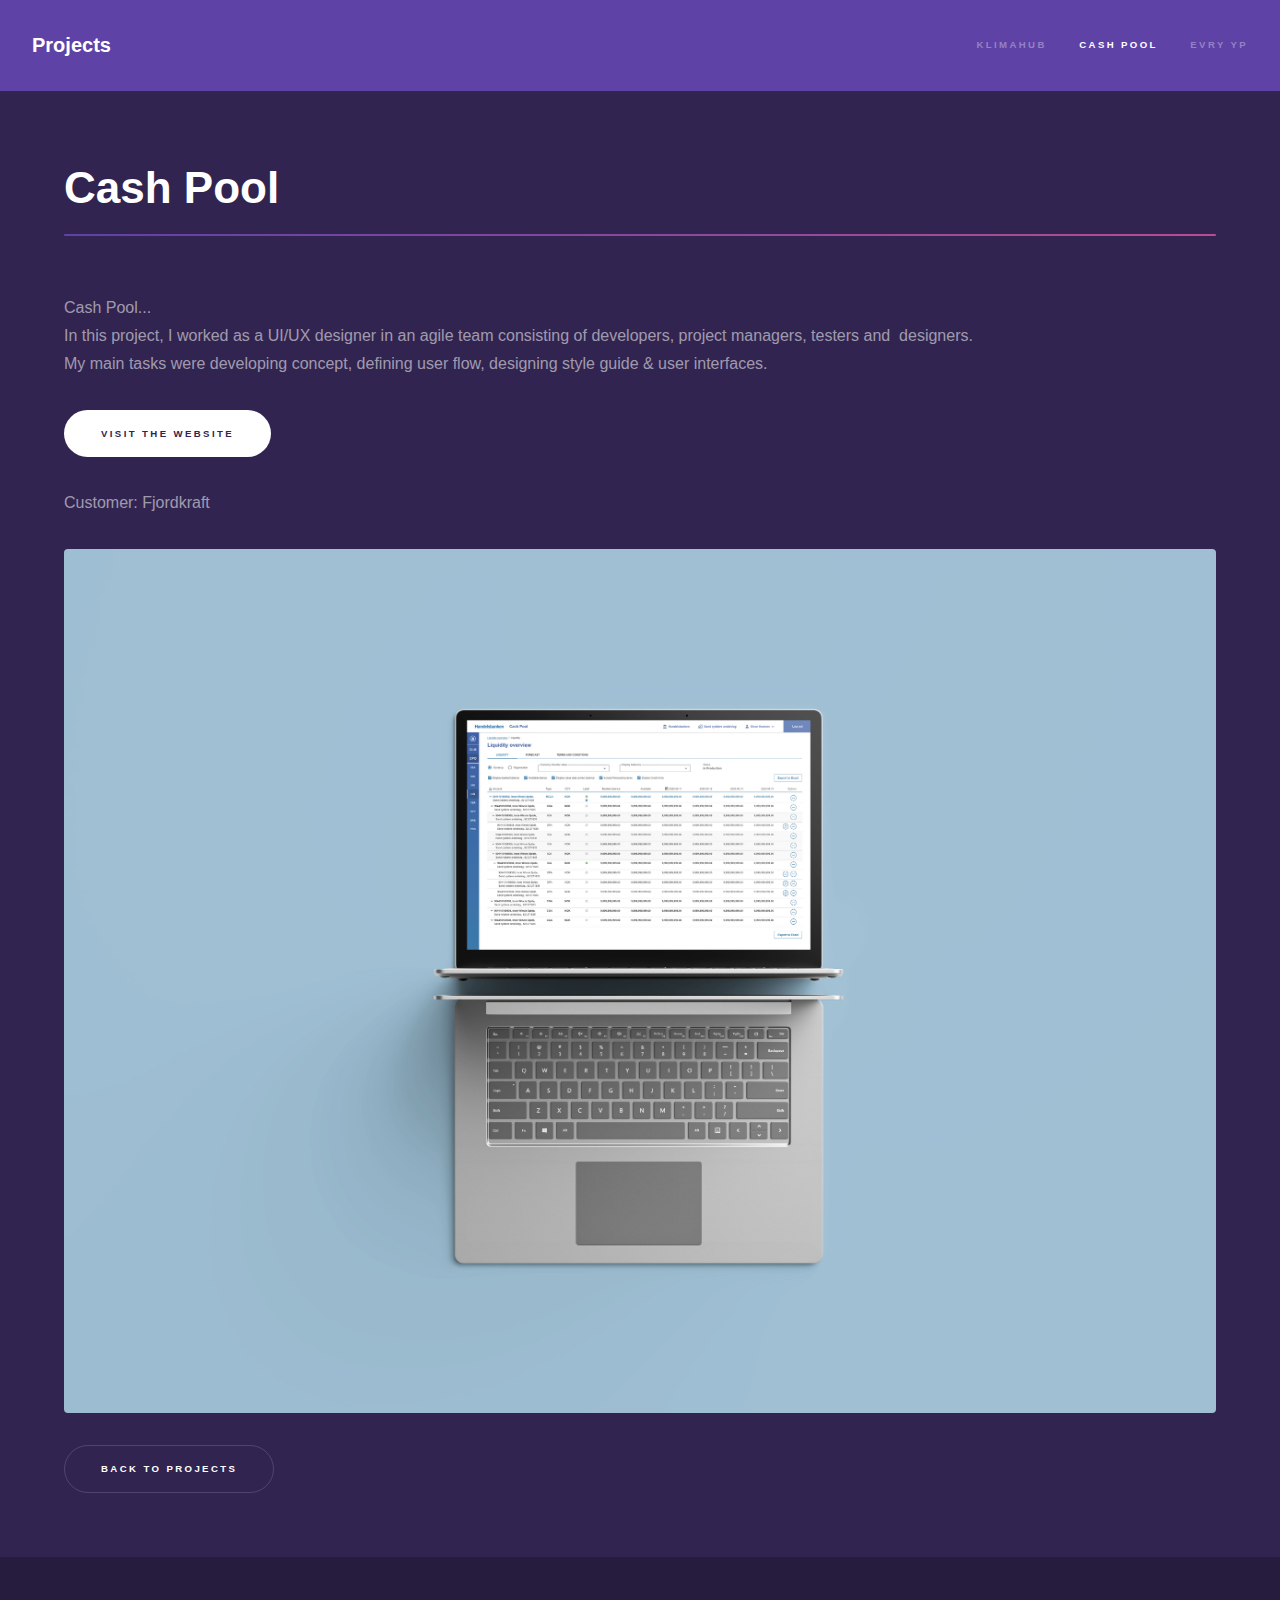
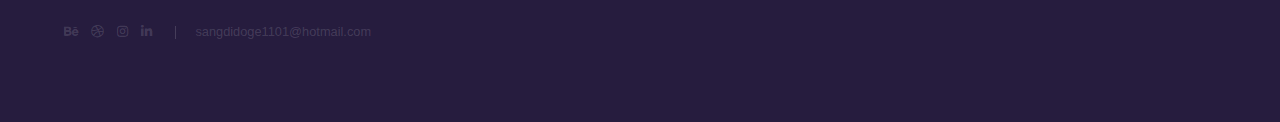
==== Cashpool.html @ e89dceec "1" ====
<!DOCTYPE HTML>
<!--
	Hyperspace by HTML5 UP
	html5up.net | @ajlkn
	Free for personal and commercial use under the CCA 3.0 license (html5up.net/license)
-->
<html>
	<head>
		<title>Di Sang's space - Cash Pool</title>
		<meta charset="utf-8" />
		<meta name="viewport" content="width=device-width, initial-scale=1, user-scalable=no" />
		<link rel="stylesheet" href="css/main.css" />
		<noscript><link rel="stylesheet" href="css/noscript.css" /></noscript>
	</head>
	<body class="is-preload">

		<!-- Header -->
			<header id="header">
				<a href="index.html#one" class="title">Projects</a>
				<nav>
					<ul>
						<li><a href="klimahub.html" >Klimahub</a></li>
						<li><a href="cashpool.html" class="active">Cash Pool</a></li>
						<li><a href="Evry prof.html">Evry YP</a></li>
					</ul>
				</nav>
			</header>

		<!-- Wrapper -->
			<div id="wrapper">

				<!-- Main -->
					<section id="main" class="wrapper">
						<div class="inner">
							<h1 class="major">Cash Pool</h1>

							<p>Cash Pool...
								<br />In this project, I worked as a UI/UX designer in an agile team consisting of developers, project managers, testers and  designers.
								<br />My main tasks were developing concept, defining user flow, designing style guide & user interfaces.</p>
							<p><a href="https://www.klimahub.no/" class="button primary">Visit the website</a><p>
							<p>Customer: Fjordkraft</p>
							<span class="image fit"><img src="images/Cashpool-cover.jpg" alt="cash pool cover image" /></span>

							<span class="image fit"><a href="index.html#one" class="button">Back to projects</a></span>
						</div>
					</section>

		<!-- Footer -->
			<footer id="footer" class="wrapper alt">
				<div class="inner">
					<ul class="menu">
						<li><ul class="icons">
							<li><a href="https://www.behance.net/dumblesong" class="icon brands fa-behance"><span class="label">Behance</span></a></li>
							<li><a href="https://dribbble.com/dumblesong" class="icon brands fa-dribbble"><span class="label">Dribbble</span></a></li>
							<li><a href="https://www.instagram.com/dumblesong/?hl=nb" class="icon brands fa-instagram"><span class="label">Instagram</span></a></li>
							<li><a href="https://www.linkedin.com/in/disang/" class="icon brands fa-linkedin-in"><span class="label">LinkedIn</span></a></li>
						</ul></li>
						<li>sangdidoge1101@hotmail.com</li>

					</ul>
				</div>
			</footer>

		<!-- Scripts -->
			<script src="js/jquery.min.js"></script>
			<script src="js/jquery.scrollex.min.js"></script>
			<script src="js/jquery.scrolly.min.js"></script>
			<script src="js/browser.min.js"></script>
			<script src="js/breakpoints.min.js"></script>
			<script src="js/util.js"></script>
			<script src="js/main.js"></script>

	</body>
</html>
---- css/main.css ----
@import url(fontawesome-all.min.css);

/*
	Hyperspace by HTML5 UP
	html5up.net | @ajlkn
	Free for personal and commercial use under the CCA 3.0 license (html5up.net/license)
*/

html, body, div, span, applet, object,
iframe, h1, h2, h3, h4, h5, h6, p, blockquote,
pre, a, abbr, acronym, address, big, cite,
code, del, dfn, em, img, ins, kbd, q, s, samp,
small, strike, strong, sub, sup, tt, var, b,
u, i, center, dl, dt, dd, ol, ul, li, fieldset,
form, label, legend, table, caption, tbody,
tfoot, thead, tr, th, td, article, aside,
canvas, details, embed, figure, figcaption,
footer, header, hgroup, menu, nav, output, ruby,
section, summary, time, mark, audio, video {
	margin: 0;
	padding: 0;
	border: 0;
	font-size: 100%;
	font: inherit;
	vertical-align: baseline;}

article, aside, details, figcaption, figure,
footer, header, hgroup, menu, nav, section {
	display: block;}

body {
	line-height: 1;
}

ol, ul {
	list-style: none;
}

blockquote, q {
	quotes: none;
}

	blockquote:before, blockquote:after, q:before, q:after {
		content: '';
		content: none;
	}

table {
	border-collapse: collapse;
	border-spacing: 0;
}

body {
	-webkit-text-size-adjust: none;
}

mark {
	background-color: transparent;
	color: inherit;
}

input::-moz-focus-inner {
	border: 0;
	padding: 0;
}

input, select, textarea {
	-moz-appearance: none;
	-webkit-appearance: none;
	-ms-appearance: none;
	appearance: none;
}

/* Basic */

	@-ms-viewport {
		width: device-width;
	}

	body {
		-ms-overflow-style: scrollbar;
	}

	@media screen and (max-width: 480px) {

		html, body {
			min-width: 320px;
		}

	}

	html {
		box-sizing: border-box;
	}

	*, *:before, *:after {
		box-sizing: inherit;
	}

	body {
		background: #312450;
	}

		body.is-preload *, body.is-preload *:before, body.is-preload *:after {
			-moz-animation: none !important;
			-webkit-animation: none !important;
			-ms-animation: none !important;
			animation: none !important;
			-moz-transition: none !important;
			-webkit-transition: none !important;
			-ms-transition: none !important;
			transition: none !important;
		}

/* Type */

	body, input, select, textarea {
		color: rgba(255, 255, 255, 0.55);
		font-family: Arial, Helvetica, sans-serif;
		font-size: 16.5pt;
		font-weight: normal;
		line-height: 1.75;
	}

		@media screen and (max-width: 1680px) {

			body, input, select, textarea {
				font-size: 13pt;
			}

		}

		@media screen and (max-width: 1280px) {

			body, input, select, textarea {
				font-size: 12pt;
			}

		}

		@media screen and (max-width: 360px) {

			body, input, select, textarea {
				font-size: 11pt;
			}

		}

	a {
		-moz-transition: color 0.2s ease, border-bottom-color 0.2s ease;
		-webkit-transition: color 0.2s ease, border-bottom-color 0.2s ease;
		-ms-transition: color 0.2s ease, border-bottom-color 0.2s ease;
		transition: color 0.2s ease, border-bottom-color 0.2s ease;
		border-bottom: dotted 1px rgba(255, 255, 255, 0.35);
		color: inherit;
		text-decoration: none;
	}

		a:hover {
			border-bottom-color: transparent;
			color: #ffffff;
		}

	strong, b {
		color: #ffffff;
		font-weight: bold;
	}

	em, i {
		font-style: italic;
	}

	p {
		margin: 0 0 2em 0;
	}

	h1, h2, h3, h4, h5, h6 {
		color: #ffffff;
		font-weight: bold;
		line-height: 1.5;
		margin: 0 0 0.5em 0;
	}

		h1 a, h2 a, h3 a, h4 a, h5 a, h6 a {
			color: inherit;
			text-decoration: none;
		}

	h1 {
		font-size: 2.75em;
	}

		h1.major {
			margin: 0 0 1.3em 0;
			position: relative;
			padding-bottom: 0.35em;
		}

			h1.major:after {
				background-image: -moz-linear-gradient(to right, #5e42a6, #b74e91);
				background-image: -webkit-linear-gradient(to right, #5e42a6, #b74e91);
				background-image: -ms-linear-gradient(to right, #5e42a6, #b74e91);
				background-image: linear-gradient(to right, #5e42a6, #b74e91);
				-moz-transition: max-width 0.2s ease;
				-webkit-transition: max-width 0.2s ease;
				-ms-transition: max-width 0.2s ease;
				transition: max-width 0.2s ease;
				border-radius: 0.2em;
				bottom: 0;
				content: '';
				height: 0.05em;
				position: absolute;
				right: 0;
				width: 100%;
			}

	h2 {
		font-size: 1.75em;
	}

	h3 {
		font-size: 1.1em;
	}

	h4 {
		font-size: 1em;
	}

	h5 {
		font-size: 0.8em;
	}

	h6 {
		font-size: 0.6em;
	}

	@media screen and (max-width: 736px) {

		h1 {
			font-size: 2em;
		}

		h2 {
			font-size: 1.25em;
		}

		h3 {
			font-size: 1em;
		}

		h4 {
			font-size: 0.8em;
		}

		h5 {
			font-size: 0.6em;
		}

		h6 {
			font-size: 0.6em;
		}

	}

	sub {
		font-size: 0.8em;
		position: relative;
		top: 0.5em;
	}

	sup {
		font-size: 0.8em;
		position: relative;
		top: -0.5em;
	}

	blockquote {
		border-left: solid 4px rgba(255, 255, 255, 0.15);
		font-style: italic;
		margin: 0 0 2em 0;
		padding: 0.5em 0 0.5em 2em;
	}

	code {
		background: rgba(255, 255, 255, 0.05);
		border-radius: 0.25em;
		border: solid 1px rgba(255, 255, 255, 0.15);
		font-family: "Courier New", monospace;
		font-size: 0.9em;
		margin: 0 0.25em;
		padding: 0.25em 0.65em;
	}

	pre {
		-webkit-overflow-scrolling: touch;
		font-family: "Courier New", monospace;
		font-size: 0.9em;
		margin: 0 0 2em 0;
	}

		pre code {
			display: block;
			line-height: 1.75em;
			padding: 1em 1.5em;
			overflow-x: auto;
		}

	hr {
		border: 0;
		border-bottom: solid 1px rgba(255, 255, 255, 0.15);
		margin: 2em 0;
	}

		hr.major {
			margin: 3em 0;
		}

	.align-left {
		text-align: left;
	}

	.align-center {
		text-align: center;
	}

	.align-right {
		text-align: right;
	}

/* Row */

	.row {
		display: flex;
		flex-wrap: wrap;
		box-sizing: border-box;
		align-items: stretch;
	}

		.row > * {
			box-sizing: border-box;
		}

		.row.gtr-uniform > * > :last-child {
			margin-bottom: 0;
		}

		.row.aln-left {
			justify-content: flex-start;
		}

		.row.aln-center {
			justify-content: center;
		}

		.row.aln-right {
			justify-content: flex-end;
		}

		.row.aln-top {
			align-items: flex-start;
		}

		.row.aln-middle {
			align-items: center;
		}

		.row.aln-bottom {
			align-items: flex-end;
		}

		.row > .imp {
			order: -1;
		}

		.row > .col-1 {
			width: 8.33333%;
		}

		.row > .off-1 {
			margin-left: 8.33333%;
		}

		.row > .col-2 {
			width: 16.66667%;
		}

		.row > .off-2 {
			margin-left: 16.66667%;
		}

		.row > .col-3 {
			width: 25%;
		}

		.row > .off-3 {
			margin-left: 25%;
		}

		.row > .col-4 {
			width: 33.33333%;
		}

		.row > .off-4 {
			margin-left: 33.33333%;
		}

		.row > .col-5 {
			width: 41.66667%;
		}

		.row > .off-5 {
			margin-left: 41.66667%;
		}

		.row > .col-6 {
			width: 50%;
		}

		.row > .off-6 {
			margin-left: 50%;
		}

		.row > .col-7 {
			width: 58.33333%;
		}

		.row > .off-7 {
			margin-left: 58.33333%;
		}

		.row > .col-8 {
			width: 66.66667%;
		}

		.row > .off-8 {
			margin-left: 66.66667%;
		}

		.row > .col-9 {
			width: 75%;
		}

		.row > .off-9 {
			margin-left: 75%;
		}

		.row > .col-10 {
			width: 83.33333%;
		}

		.row > .off-10 {
			margin-left: 83.33333%;
		}

		.row > .col-11 {
			width: 91.66667%;
		}

		.row > .off-11 {
			margin-left: 91.66667%;
		}

		.row > .col-12 {
			width: 100%;
		}

		.row > .off-12 {
			margin-left: 100%;
		}

		.row.gtr-0 {
			margin-top: 0;
			margin-left: 0em;
		}

			.row.gtr-0 > * {
				padding: 0 0 0 0em;
			}

			.row.gtr-0.gtr-uniform {
				margin-top: 0em;
			}

				.row.gtr-0.gtr-uniform > * {
					padding-top: 0em;
				}

		.row.gtr-25 {
			margin-top: 0;
			margin-left: -0.375em;
		}

			.row.gtr-25 > * {
				padding: 0 0 0 0.375em;
			}

			.row.gtr-25.gtr-uniform {
				margin-top: -0.375em;
			}

				.row.gtr-25.gtr-uniform > * {
					padding-top: 0.375em;
				}

		.row.gtr-50 {
			margin-top: 0;
			margin-left: -0.75em;
		}

			.row.gtr-50 > * {
				padding: 0 0 0 0.75em;
			}

			.row.gtr-50.gtr-uniform {
				margin-top: -0.75em;
			}

				.row.gtr-50.gtr-uniform > * {
					padding-top: 0.75em;
				}

		.row {
			margin-top: 0;
			margin-left: -1.5em;
		}

			.row > * {
				padding: 0 0 0 1.5em;
			}

			.row.gtr-uniform {
				margin-top: -1.5em;
			}

				.row.gtr-uniform > * {
					padding-top: 1.5em;
				}

		.row.gtr-150 {
			margin-top: 0;
			margin-left: -2.25em;
		}

			.row.gtr-150 > * {
				padding: 0 0 0 2.25em;
			}

			.row.gtr-150.gtr-uniform {
				margin-top: -2.25em;
			}

				.row.gtr-150.gtr-uniform > * {
					padding-top: 2.25em;
				}

		.row.gtr-200 {
			margin-top: 0;
			margin-left: -3em;
		}

			.row.gtr-200 > * {
				padding: 0 0 0 3em;
			}

			.row.gtr-200.gtr-uniform {
				margin-top: -3em;
			}

				.row.gtr-200.gtr-uniform > * {
					padding-top: 3em;
				}

		@media screen and (max-width: 1680px) {

			.row {
				display: flex;
				flex-wrap: wrap;
				box-sizing: border-box;
				align-items: stretch;
			}

				.row > * {
					box-sizing: border-box;
				}

				.row.gtr-uniform > * > :last-child {
					margin-bottom: 0;
				}

				.row.aln-left {
					justify-content: flex-start;
				}

				.row.aln-center {
					justify-content: center;
				}

				.row.aln-right {
					justify-content: flex-end;
				}

				.row.aln-top {
					align-items: flex-start;
				}

				.row.aln-middle {
					align-items: center;
				}

				.row.aln-bottom {
					align-items: flex-end;
				}

				.row > .imp-xlarge {
					order: -1;
				}

				.row > .col-1-xlarge {
					width: 8.33333%;
				}

				.row > .off-1-xlarge {
					margin-left: 8.33333%;
				}

				.row > .col-2-xlarge {
					width: 16.66667%;
				}

				.row > .off-2-xlarge {
					margin-left: 16.66667%;
				}

				.row > .col-3-xlarge {
					width: 25%;
				}

				.row > .off-3-xlarge {
					margin-left: 25%;
				}

				.row > .col-4-xlarge {
					width: 33.33333%;
				}

				.row > .off-4-xlarge {
					margin-left: 33.33333%;
				}

				.row > .col-5-xlarge {
					width: 41.66667%;
				}

				.row > .off-5-xlarge {
					margin-left: 41.66667%;
				}

				.row > .col-6-xlarge {
					width: 50%;
				}

				.row > .off-6-xlarge {
					margin-left: 50%;
				}

				.row > .col-7-xlarge {
					width: 58.33333%;
				}

				.row > .off-7-xlarge {
					margin-left: 58.33333%;
				}

				.row > .col-8-xlarge {
					width: 66.66667%;
				}

				.row > .off-8-xlarge {
					margin-left: 66.66667%;
				}

				.row > .col-9-xlarge {
					width: 75%;
				}

				.row > .off-9-xlarge {
					margin-left: 75%;
				}

				.row > .col-10-xlarge {
					width: 83.33333%;
				}

				.row > .off-10-xlarge {
					margin-left: 83.33333%;
				}

				.row > .col-11-xlarge {
					width: 91.66667%;
				}

				.row > .off-11-xlarge {
					margin-left: 91.66667%;
				}

				.row > .col-12-xlarge {
					width: 100%;
				}

				.row > .off-12-xlarge {
					margin-left: 100%;
				}

				.row.gtr-0 {
					margin-top: 0;
					margin-left: 0em;
				}

					.row.gtr-0 > * {
						padding: 0 0 0 0em;
					}

					.row.gtr-0.gtr-uniform {
						margin-top: 0em;
					}

						.row.gtr-0.gtr-uniform > * {
							padding-top: 0em;
						}

				.row.gtr-25 {
					margin-top: 0;
					margin-left: -0.375em;
				}

					.row.gtr-25 > * {
						padding: 0 0 0 0.375em;
					}

					.row.gtr-25.gtr-uniform {
						margin-top: -0.375em;
					}

						.row.gtr-25.gtr-uniform > * {
							padding-top: 0.375em;
						}

				.row.gtr-50 {
					margin-top: 0;
					margin-left: -0.75em;
				}

					.row.gtr-50 > * {
						padding: 0 0 0 0.75em;
					}

					.row.gtr-50.gtr-uniform {
						margin-top: -0.75em;
					}

						.row.gtr-50.gtr-uniform > * {
							padding-top: 0.75em;
						}

				.row {
					margin-top: 0;
					margin-left: -1.5em;
				}

					.row > * {
						padding: 0 0 0 1.5em;
					}

					.row.gtr-uniform {
						margin-top: -1.5em;
					}

						.row.gtr-uniform > * {
							padding-top: 1.5em;
						}

				.row.gtr-150 {
					margin-top: 0;
					margin-left: -2.25em;
				}

					.row.gtr-150 > * {
						padding: 0 0 0 2.25em;
					}

					.row.gtr-150.gtr-uniform {
						margin-top: -2.25em;
					}

						.row.gtr-150.gtr-uniform > * {
							padding-top: 2.25em;
						}

				.row.gtr-200 {
					margin-top: 0;
					margin-left: -3em;
				}

					.row.gtr-200 > * {
						padding: 0 0 0 3em;
					}

					.row.gtr-200.gtr-uniform {
						margin-top: -3em;
					}

						.row.gtr-200.gtr-uniform > * {
							padding-top: 3em;
						}

		}

		@media screen and (max-width: 1280px) {

			.row {
				display: flex;
				flex-wrap: wrap;
				box-sizing: border-box;
				align-items: stretch;
			}

				.row > * {
					box-sizing: border-box;
				}

				.row.gtr-uniform > * > :last-child {
					margin-bottom: 0;
				}

				.row.aln-left {
					justify-content: flex-start;
				}

				.row.aln-center {
					justify-content: center;
				}

				.row.aln-right {
					justify-content: flex-end;
				}

				.row.aln-top {
					align-items: flex-start;
				}

				.row.aln-middle {
					align-items: center;
				}

				.row.aln-bottom {
					align-items: flex-end;
				}

				.row > .imp-large {
					order: -1;
				}

				.row > .col-1-large {
					width: 8.33333%;
				}

				.row > .off-1-large {
					margin-left: 8.33333%;
				}

				.row > .col-2-large {
					width: 16.66667%;
				}

				.row > .off-2-large {
					margin-left: 16.66667%;
				}

				.row > .col-3-large {
					width: 25%;
				}

				.row > .off-3-large {
					margin-left: 25%;
				}

				.row > .col-4-large {
					width: 33.33333%;
				}

				.row > .off-4-large {
					margin-left: 33.33333%;
				}

				.row > .col-5-large {
					width: 41.66667%;
				}

				.row > .off-5-large {
					margin-left: 41.66667%;
				}

				.row > .col-6-large {
					width: 50%;
				}

				.row > .off-6-large {
					margin-left: 50%;
				}

				.row > .col-7-large {
					width: 58.33333%;
				}

				.row > .off-7-large {
					margin-left: 58.33333%;
				}

				.row > .col-8-large {
					width: 66.66667%;
				}

				.row > .off-8-large {
					margin-left: 66.66667%;
				}

				.row > .col-9-large {
					width: 75%;
				}

				.row > .off-9-large {
					margin-left: 75%;
				}

				.row > .col-10-large {
					width: 83.33333%;
				}

				.row > .off-10-large {
					margin-left: 83.33333%;
				}

				.row > .col-11-large {
					width: 91.66667%;
				}

				.row > .off-11-large {
					margin-left: 91.66667%;
				}

				.row > .col-12-large {
					width: 100%;
				}

				.row > .off-12-large {
					margin-left: 100%;
				}

				.row.gtr-0 {
					margin-top: 0;
					margin-left: 0em;
				}

					.row.gtr-0 > * {
						padding: 0 0 0 0em;
					}

					.row.gtr-0.gtr-uniform {
						margin-top: 0em;
					}

						.row.gtr-0.gtr-uniform > * {
							padding-top: 0em;
						}

				.row.gtr-25 {
					margin-top: 0;
					margin-left: -0.375em;
				}

					.row.gtr-25 > * {
						padding: 0 0 0 0.375em;
					}

					.row.gtr-25.gtr-uniform {
						margin-top: -0.375em;
					}

						.row.gtr-25.gtr-uniform > * {
							padding-top: 0.375em;
						}

				.row.gtr-50 {
					margin-top: 0;
					margin-left: -0.75em;
				}

					.row.gtr-50 > * {
						padding: 0 0 0 0.75em;
					}

					.row.gtr-50.gtr-uniform {
						margin-top: -0.75em;
					}

						.row.gtr-50.gtr-uniform > * {
							padding-top: 0.75em;
						}

				.row {
					margin-top: 0;
					margin-left: -1.5em;
				}

					.row > * {
						padding: 0 0 0 1.5em;
					}

					.row.gtr-uniform {
						margin-top: -1.5em;
					}

						.row.gtr-uniform > * {
							padding-top: 1.5em;
						}

				.row.gtr-150 {
					margin-top: 0;
					margin-left: -2.25em;
				}

					.row.gtr-150 > * {
						padding: 0 0 0 2.25em;
					}

					.row.gtr-150.gtr-uniform {
						margin-top: -2.25em;
					}

						.row.gtr-150.gtr-uniform > * {
							padding-top: 2.25em;
						}

				.row.gtr-200 {
					margin-top: 0;
					margin-left: -3em;
				}

					.row.gtr-200 > * {
						padding: 0 0 0 3em;
					}

					.row.gtr-200.gtr-uniform {
						margin-top: -3em;
					}

						.row.gtr-200.gtr-uniform > * {
							padding-top: 3em;
						}

		}

		@media screen and (max-width: 980px) {

			.row {
				display: flex;
				flex-wrap: wrap;
				box-sizing: border-box;
				align-items: stretch;
			}

				.row > * {
					box-sizing: border-box;
				}

				.row.gtr-uniform > * > :last-child {
					margin-bottom: 0;
				}

				.row.aln-left {
					justify-content: flex-start;
				}

				.row.aln-center {
					justify-content: center;
				}

				.row.aln-right {
					justify-content: flex-end;
				}

				.row.aln-top {
					align-items: flex-start;
				}

				.row.aln-middle {
					align-items: center;
				}

				.row.aln-bottom {
					align-items: flex-end;
				}

				.row > .imp-medium {
					order: -1;
				}

				.row > .col-1-medium {
					width: 8.33333%;
				}

				.row > .off-1-medium {
					margin-left: 8.33333%;
				}

				.row > .col-2-medium {
					width: 16.66667%;
				}

				.row > .off-2-medium {
					margin-left: 16.66667%;
				}

				.row > .col-3-medium {
					width: 25%;
				}

				.row > .off-3-medium {
					margin-left: 25%;
				}

				.row > .col-4-medium {
					width: 33.33333%;
				}

				.row > .off-4-medium {
					margin-left: 33.33333%;
				}

				.row > .col-5-medium {
					width: 41.66667%;
				}

				.row > .off-5-medium {
					margin-left: 41.66667%;
				}

				.row > .col-6-medium {
					width: 50%;
				}

				.row > .off-6-medium {
					margin-left: 50%;
				}

				.row > .col-7-medium {
					width: 58.33333%;
				}

				.row > .off-7-medium {
					margin-left: 58.33333%;
				}

				.row > .col-8-medium {
					width: 66.66667%;
				}

				.row > .off-8-medium {
					margin-left: 66.66667%;
				}

				.row > .col-9-medium {
					width: 75%;
				}

				.row > .off-9-medium {
					margin-left: 75%;
				}

				.row > .col-10-medium {
					width: 83.33333%;
				}

				.row > .off-10-medium {
					margin-left: 83.33333%;
				}

				.row > .col-11-medium {
					width: 91.66667%;
				}

				.row > .off-11-medium {
					margin-left: 91.66667%;
				}

				.row > .col-12-medium {
					width: 100%;
				}

				.row > .off-12-medium {
					margin-left: 100%;
				}

				.row.gtr-0 {
					margin-top: 0;
					margin-left: 0em;
				}

					.row.gtr-0 > * {
						padding: 0 0 0 0em;
					}

					.row.gtr-0.gtr-uniform {
						margin-top: 0em;
					}

						.row.gtr-0.gtr-uniform > * {
							padding-top: 0em;
						}

				.row.gtr-25 {
					margin-top: 0;
					margin-left: -0.375em;
				}

					.row.gtr-25 > * {
						padding: 0 0 0 0.375em;
					}

					.row.gtr-25.gtr-uniform {
						margin-top: -0.375em;
					}

						.row.gtr-25.gtr-uniform > * {
							padding-top: 0.375em;
						}

				.row.gtr-50 {
					margin-top: 0;
					margin-left: -0.75em;
				}

					.row.gtr-50 > * {
						padding: 0 0 0 0.75em;
					}

					.row.gtr-50.gtr-uniform {
						margin-top: -0.75em;
					}

						.row.gtr-50.gtr-uniform > * {
							padding-top: 0.75em;
						}

				.row {
					margin-top: 0;
					margin-left: -1.5em;
				}

					.row > * {
						padding: 0 0 0 1.5em;
					}

					.row.gtr-uniform {
						margin-top: -1.5em;
					}

						.row.gtr-uniform > * {
							padding-top: 1.5em;
						}

				.row.gtr-150 {
					margin-top: 0;
					margin-left: -2.25em;
				}

					.row.gtr-150 > * {
						padding: 0 0 0 2.25em;
					}

					.row.gtr-150.gtr-uniform {
						margin-top: -2.25em;
					}

						.row.gtr-150.gtr-uniform > * {
							padding-top: 2.25em;
						}

				.row.gtr-200 {
					margin-top: 0;
					margin-left: -3em;
				}

					.row.gtr-200 > * {
						padding: 0 0 0 3em;
					}

					.row.gtr-200.gtr-uniform {
						margin-top: -3em;
					}

						.row.gtr-200.gtr-uniform > * {
							padding-top: 3em;
						}

		}

		@media screen and (max-width: 736px) {

			.row {
				display: flex;
				flex-wrap: wrap;
				box-sizing: border-box;
				align-items: stretch;
			}

				.row > * {
					box-sizing: border-box;
				}

				.row.gtr-uniform > * > :last-child {
					margin-bottom: 0;
				}

				.row.aln-left {
					justify-content: flex-start;
				}

				.row.aln-center {
					justify-content: center;
				}

				.row.aln-right {
					justify-content: flex-end;
				}

				.row.aln-top {
					align-items: flex-start;
				}

				.row.aln-middle {
					align-items: center;
				}

				.row.aln-bottom {
					align-items: flex-end;
				}

				.row > .imp-small {
					order: -1;
				}

				.row > .col-1-small {
					width: 8.33333%;
				}

				.row > .off-1-small {
					margin-left: 8.33333%;
				}

				.row > .col-2-small {
					width: 16.66667%;
				}

				.row > .off-2-small {
					margin-left: 16.66667%;
				}

				.row > .col-3-small {
					width: 25%;
				}

				.row > .off-3-small {
					margin-left: 25%;
				}

				.row > .col-4-small {
					width: 33.33333%;
				}

				.row > .off-4-small {
					margin-left: 33.33333%;
				}

				.row > .col-5-small {
					width: 41.66667%;
				}

				.row > .off-5-small {
					margin-left: 41.66667%;
				}

				.row > .col-6-small {
					width: 50%;
				}

				.row > .off-6-small {
					margin-left: 50%;
				}

				.row > .col-7-small {
					width: 58.33333%;
				}

				.row > .off-7-small {
					margin-left: 58.33333%;
				}

				.row > .col-8-small {
					width: 66.66667%;
				}

				.row > .off-8-small {
					margin-left: 66.66667%;
				}

				.row > .col-9-small {
					width: 75%;
				}

				.row > .off-9-small {
					margin-left: 75%;
				}

				.row > .col-10-small {
					width: 83.33333%;
				}

				.row > .off-10-small {
					margin-left: 83.33333%;
				}

				.row > .col-11-small {
					width: 91.66667%;
				}

				.row > .off-11-small {
					margin-left: 91.66667%;
				}

				.row > .col-12-small {
					width: 100%;
				}

				.row > .off-12-small {
					margin-left: 100%;
				}

				.row.gtr-0 {
					margin-top: 0;
					margin-left: 0em;
				}

					.row.gtr-0 > * {
						padding: 0 0 0 0em;
					}

					.row.gtr-0.gtr-uniform {
						margin-top: 0em;
					}

						.row.gtr-0.gtr-uniform > * {
							padding-top: 0em;
						}

				.row.gtr-25 {
					margin-top: 0;
					margin-left: -0.375em;
				}

					.row.gtr-25 > * {
						padding: 0 0 0 0.375em;
					}

					.row.gtr-25.gtr-uniform {
						margin-top: -0.375em;
					}

						.row.gtr-25.gtr-uniform > * {
							padding-top: 0.375em;
						}

				.row.gtr-50 {
					margin-top: 0;
					margin-left: -0.75em;
				}

					.row.gtr-50 > * {
						padding: 0 0 0 0.75em;
					}

					.row.gtr-50.gtr-uniform {
						margin-top: -0.75em;
					}

						.row.gtr-50.gtr-uniform > * {
							padding-top: 0.75em;
						}

				.row {
					margin-top: 0;
					margin-left: -1.5em;
				}

					.row > * {
						padding: 0 0 0 1.5em;
					}

					.row.gtr-uniform {
						margin-top: -1.5em;
					}

						.row.gtr-uniform > * {
							padding-top: 1.5em;
						}

				.row.gtr-150 {
					margin-top: 0;
					margin-left: -2.25em;
				}

					.row.gtr-150 > * {
						padding: 0 0 0 2.25em;
					}

					.row.gtr-150.gtr-uniform {
						margin-top: -2.25em;
					}

						.row.gtr-150.gtr-uniform > * {
							padding-top: 2.25em;
						}

				.row.gtr-200 {
					margin-top: 0;
					margin-left: -3em;
				}

					.row.gtr-200 > * {
						padding: 0 0 0 3em;
					}

					.row.gtr-200.gtr-uniform {
						margin-top: -3em;
					}

						.row.gtr-200.gtr-uniform > * {
							padding-top: 3em;
						}

		}

		@media screen and (max-width: 480px) {

			.row {
				display: flex;
				flex-wrap: wrap;
				box-sizing: border-box;
				align-items: stretch;
			}

				.row > * {
					box-sizing: border-box;
				}

				.row.gtr-uniform > * > :last-child {
					margin-bottom: 0;
				}

				.row.aln-left {
					justify-content: flex-start;
				}

				.row.aln-center {
					justify-content: center;
				}

				.row.aln-right {
					justify-content: flex-end;
				}

				.row.aln-top {
					align-items: flex-start;
				}

				.row.aln-middle {
					align-items: center;
				}

				.row.aln-bottom {
					align-items: flex-end;
				}

				.row > .imp-xsmall {
					order: -1;
				}

				.row > .col-1-xsmall {
					width: 8.33333%;
				}

				.row > .off-1-xsmall {
					margin-left: 8.33333%;
				}

				.row > .col-2-xsmall {
					width: 16.66667%;
				}

				.row > .off-2-xsmall {
					margin-left: 16.66667%;
				}

				.row > .col-3-xsmall {
					width: 25%;
				}

				.row > .off-3-xsmall {
					margin-left: 25%;
				}

				.row > .col-4-xsmall {
					width: 33.33333%;
				}

				.row > .off-4-xsmall {
					margin-left: 33.33333%;
				}

				.row > .col-5-xsmall {
					width: 41.66667%;
				}

				.row > .off-5-xsmall {
					margin-left: 41.66667%;
				}

				.row > .col-6-xsmall {
					width: 50%;
				}

				.row > .off-6-xsmall {
					margin-left: 50%;
				}

				.row > .col-7-xsmall {
					width: 58.33333%;
				}

				.row > .off-7-xsmall {
					margin-left: 58.33333%;
				}

				.row > .col-8-xsmall {
					width: 66.66667%;
				}

				.row > .off-8-xsmall {
					margin-left: 66.66667%;
				}

				.row > .col-9-xsmall {
					width: 75%;
				}

				.row > .off-9-xsmall {
					margin-left: 75%;
				}

				.row > .col-10-xsmall {
					width: 83.33333%;
				}

				.row > .off-10-xsmall {
					margin-left: 83.33333%;
				}

				.row > .col-11-xsmall {
					width: 91.66667%;
				}

				.row > .off-11-xsmall {
					margin-left: 91.66667%;
				}

				.row > .col-12-xsmall {
					width: 100%;
				}

				.row > .off-12-xsmall {
					margin-left: 100%;
				}

				.row.gtr-0 {
					margin-top: 0;
					margin-left: 0em;
				}

					.row.gtr-0 > * {
						padding: 0 0 0 0em;
					}

					.row.gtr-0.gtr-uniform {
						margin-top: 0em;
					}

						.row.gtr-0.gtr-uniform > * {
							padding-top: 0em;
						}

				.row.gtr-25 {
					margin-top: 0;
					margin-left: -0.375em;
				}

					.row.gtr-25 > * {
						padding: 0 0 0 0.375em;
					}

					.row.gtr-25.gtr-uniform {
						margin-top: -0.375em;
					}

						.row.gtr-25.gtr-uniform > * {
							padding-top: 0.375em;
						}

				.row.gtr-50 {
					margin-top: 0;
					margin-left: -0.75em;
				}

					.row.gtr-50 > * {
						padding: 0 0 0 0.75em;
					}

					.row.gtr-50.gtr-uniform {
						margin-top: -0.75em;
					}

						.row.gtr-50.gtr-uniform > * {
							padding-top: 0.75em;
						}

				.row {
					margin-top: 0;
					margin-left: -1.5em;
				}

					.row > * {
						padding: 0 0 0 1.5em;
					}

					.row.gtr-uniform {
						margin-top: -1.5em;
					}

						.row.gtr-uniform > * {
							padding-top: 1.5em;
						}

				.row.gtr-150 {
					margin-top: 0;
					margin-left: -2.25em;
				}

					.row.gtr-150 > * {
						padding: 0 0 0 2.25em;
					}

					.row.gtr-150.gtr-uniform {
						margin-top: -2.25em;
					}

						.row.gtr-150.gtr-uniform > * {
							padding-top: 2.25em;
						}

				.row.gtr-200 {
					margin-top: 0;
					margin-left: -3em;
				}

					.row.gtr-200 > * {
						padding: 0 0 0 3em;
					}

					.row.gtr-200.gtr-uniform {
						margin-top: -3em;
					}

						.row.gtr-200.gtr-uniform > * {
							padding-top: 3em;
						}

		}

/* Box */

	.box {
		border-radius: 0.25em;
		border: solid 1px rgba(255, 255, 255, 0.15);
		margin-bottom: 2em;
		padding: 1.5em;
	}

		.box > :last-child,
		.box > :last-child > :last-child,
		.box > :last-child > :last-child > :last-child {
			margin-bottom: 0;
		}

		.box.alt {
			border: 0;
			border-radius: 0;
			padding: 0;
		}

/* Button */

	input[type="submit"],
	input[type="reset"],
	input[type="button"],
	button,
	.button {
		-moz-appearance: none;
		-webkit-appearance: none;
		-ms-appearance: none;
		appearance: none;
		-moz-transition: border-color 0.2s ease;
		-webkit-transition: border-color 0.2s ease;
		-ms-transition: border-color 0.2s ease;
		transition: border-color 0.2s ease;
		background-color: transparent;
		border: solid 1px !important;
		border-color: rgba(255, 255, 255, 0.15) !important;
		border-radius: 3em;
		color: #ffffff !important;
		cursor: pointer;
		display: inline-block;
		font-size: 0.6em;
		font-weight: bold;
		height: calc(4.75em + 2px);
		letter-spacing: 0.25em;
		line-height: 4.75em;
		outline: 0;
		padding: 0 3.75em;
		position: relative;
		text-align: center;
		text-decoration: none;
		text-transform: uppercase;
		white-space: nowrap;
	}

		input[type="submit"]:after,
		input[type="reset"]:after,
		input[type="button"]:after,
		button:after,
		.button:after {
			-moz-transform: scale(0.25);
			-webkit-transform: scale(0.25);
			-ms-transform: scale(0.25);
			transform: scale(0.25);
			pointer-events: none;
			-moz-transition: opacity 0.2s ease, -moz-transform 0.2s ease;
			-webkit-transition: opacity 0.2s ease, -webkit-transform 0.2s ease;
			-ms-transition: opacity 0.2s ease, -ms-transform 0.2s ease;
			transition: opacity 0.2s ease, transform 0.2s ease;
			background: #ffffff;
			border-radius: 3em;
			content: '';
			height: 100%;
			left: 0;
			opacity: 0;
			position: absolute;
			top: 0;
			width: 100%;
		}

		input[type="submit"].icon:before,
		input[type="reset"].icon:before,
		input[type="button"].icon:before,
		button.icon:before,
		.button.icon:before {
			margin-right: 0.75em;
		}

		input[type="submit"].fit,
		input[type="reset"].fit,
		input[type="button"].fit,
		button.fit,
		.button.fit {
			width: 100%;
		}

		input[type="submit"].small,
		input[type="reset"].small,
		input[type="button"].small,
		button.small,
		.button.small {
			font-size: 0.4em;
		}

		input[type="submit"].large,
		input[type="reset"].large,
		input[type="button"].large,
		button.large,
		.button.large {
			font-size: 0.8em;
		}

		input[type="submit"].primary,
		input[type="reset"].primary,
		input[type="button"].primary,
		button.primary,
		.button.primary {
			background-color: #ffffff;
			color: #312450 !important;
		}

			input[type="submit"].primary:after,
			input[type="reset"].primary:after,
			input[type="button"].primary:after,
			button.primary:after,
			.button.primary:after {
				display: none;
			}

		input[type="submit"].disabled, input[type="submit"]:disabled,
		input[type="reset"].disabled,
		input[type="reset"]:disabled,
		input[type="button"].disabled,
		input[type="button"]:disabled,
		button.disabled,
		button:disabled,
		.button.disabled,
		.button:disabled {
			cursor: default;
			opacity: 0.5;
			pointer-events: none;
		}

		input[type="submit"]:hover,
		input[type="reset"]:hover,
		input[type="button"]:hover,
		button:hover,
		.button:hover {
			border-color: rgba(255, 255, 255, 0.55) !important;
		}

			input[type="submit"]:hover:after,
			input[type="reset"]:hover:after,
			input[type="button"]:hover:after,
			button:hover:after,
			.button:hover:after {
				opacity: 0.05;
				-moz-transform: scale(1);
				-webkit-transform: scale(1);
				-ms-transform: scale(1);
				transform: scale(1);
			}

			input[type="submit"]:hover:active,
			input[type="reset"]:hover:active,
			input[type="button"]:hover:active,
			button:hover:active,
			.button:hover:active {
				border-color: #ffffff !important;
			}

				input[type="submit"]:hover:active:after,
				input[type="reset"]:hover:active:after,
				input[type="button"]:hover:active:after,
				button:hover:active:after,
				.button:hover:active:after {
					opacity: 0.1;
				}

/* Features */

	.features {
		display: -moz-flex;
		display: -webkit-flex;
		display: -ms-flex;
		display: flex;
		-moz-flex-wrap: wrap;
		-webkit-flex-wrap: wrap;
		-ms-flex-wrap: wrap;
		flex-wrap: wrap;
		border-radius: 0.25em;
		border: solid 1px rgba(255, 255, 255, 0.15);
		background: rgba(255, 255, 255, 0.05);
		margin: 0 0 2em 0;
	}

		.features section {
			padding: 3.5em 3em 1em 7em ;
			width: 50%;
			border-top: solid 1px rgba(255, 255, 255, 0.15);
			position: relative;
		}

			.features section:nth-child(-n + 2) {
				border-top-width: 0;
			}

			.features section:nth-child(2n) {
				border-left: solid 1px rgba(255, 255, 255, 0.15);
			}

			.features section .icon {
				-moz-transition: opacity 0.5s ease, -moz-transform 0.5s ease;
				-webkit-transition: opacity 0.5s ease, -webkit-transform 0.5s ease;
				-ms-transition: opacity 0.5s ease, -ms-transform 0.5s ease;
				transition: opacity 0.5s ease, transform 0.5s ease;
				-moz-transition-delay: 1s;
				-webkit-transition-delay: 1s;
				-ms-transition-delay: 1s;
				transition-delay: 1s;
				-moz-transform: scale(1);
				-webkit-transform: scale(1);
				-ms-transform: scale(1);
				transform: scale(1);
				position: absolute;
				left: 3em;
				top: 3em;
				opacity: 1;
			}

			.features section:nth-child(1) .icon {
				-moz-transition-delay: 0.15s;
				-webkit-transition-delay: 0.15s;
				-ms-transition-delay: 0.15s;
				transition-delay: 0.15s;
			}

			.features section:nth-child(2) .icon {
				-moz-transition-delay: 0.3s;
				-webkit-transition-delay: 0.3s;
				-ms-transition-delay: 0.3s;
				transition-delay: 0.3s;
			}

			.features section:nth-child(3) .icon {
				-moz-transition-delay: 0.45s;
				-webkit-transition-delay: 0.45s;
				-ms-transition-delay: 0.45s;
				transition-delay: 0.45s;
			}

			.features section:nth-child(4) .icon {
				-moz-transition-delay: 0.6s;
				-webkit-transition-delay: 0.6s;
				-ms-transition-delay: 0.6s;
				transition-delay: 0.6s;
			}

			.features section:nth-child(5) .icon {
				-moz-transition-delay: 0.75s;
				-webkit-transition-delay: 0.75s;
				-ms-transition-delay: 0.75s;
				transition-delay: 0.75s;
			}

			.features section:nth-child(6) .icon {
				-moz-transition-delay: 0.9s;
				-webkit-transition-delay: 0.9s;
				-ms-transition-delay: 0.9s;
				transition-delay: 0.9s;
			}

			.features section:nth-child(7) .icon {
				-moz-transition-delay: 1.05s;
				-webkit-transition-delay: 1.05s;
				-ms-transition-delay: 1.05s;
				transition-delay: 1.05s;
			}

			.features section:nth-child(8) .icon {
				-moz-transition-delay: 1.2s;
				-webkit-transition-delay: 1.2s;
				-ms-transition-delay: 1.2s;
				transition-delay: 1.2s;
			}

			.features section:nth-child(9) .icon {
				-moz-transition-delay: 1.35s;
				-webkit-transition-delay: 1.35s;
				-ms-transition-delay: 1.35s;
				transition-delay: 1.35s;
			}

			.features section:nth-child(10) .icon {
				-moz-transition-delay: 1.5s;
				-webkit-transition-delay: 1.5s;
				-ms-transition-delay: 1.5s;
				transition-delay: 1.5s;
			}

			.features section:nth-child(11) .icon {
				-moz-transition-delay: 1.65s;
				-webkit-transition-delay: 1.65s;
				-ms-transition-delay: 1.65s;
				transition-delay: 1.65s;
			}

			.features section:nth-child(12) .icon {
				-moz-transition-delay: 1.8s;
				-webkit-transition-delay: 1.8s;
				-ms-transition-delay: 1.8s;
				transition-delay: 1.8s;
			}

			.features section:nth-child(13) .icon {
				-moz-transition-delay: 1.95s;
				-webkit-transition-delay: 1.95s;
				-ms-transition-delay: 1.95s;
				transition-delay: 1.95s;
			}

			.features section:nth-child(14) .icon {
				-moz-transition-delay: 2.1s;
				-webkit-transition-delay: 2.1s;
				-ms-transition-delay: 2.1s;
				transition-delay: 2.1s;
			}

			.features section:nth-child(15) .icon {
				-moz-transition-delay: 2.25s;
				-webkit-transition-delay: 2.25s;
				-ms-transition-delay: 2.25s;
				transition-delay: 2.25s;
			}

			.features section:nth-child(16) .icon {
				-moz-transition-delay: 2.4s;
				-webkit-transition-delay: 2.4s;
				-ms-transition-delay: 2.4s;
				transition-delay: 2.4s;
			}

			.features section:nth-child(17) .icon {
				-moz-transition-delay: 2.55s;
				-webkit-transition-delay: 2.55s;
				-ms-transition-delay: 2.55s;
				transition-delay: 2.55s;
			}

			.features section:nth-child(18) .icon {
				-moz-transition-delay: 2.7s;
				-webkit-transition-delay: 2.7s;
				-ms-transition-delay: 2.7s;
				transition-delay: 2.7s;
			}

			.features section:nth-child(19) .icon {
				-moz-transition-delay: 2.85s;
				-webkit-transition-delay: 2.85s;
				-ms-transition-delay: 2.85s;
				transition-delay: 2.85s;
			}

			.features section:nth-child(20) .icon {
				-moz-transition-delay: 3s;
				-webkit-transition-delay: 3s;
				-ms-transition-delay: 3s;
				transition-delay: 3s;
			}

		.features.inactive section .icon {
			-moz-transform: scale(0.5);
			-webkit-transform: scale(0.5);
			-ms-transform: scale(0.5);
			transform: scale(0.5);
			opacity: 0;
		}

		@media screen and (max-width: 980px) {

			.features {
				display: block;
			}

				.features section {
					border-top-width: 1px !important;
					border-left-width: 0 !important;
					width: 100%;
				}

					.features section:first-child {
						border-top-width: 0 !important;
					}

		}

		@media screen and (max-width: 736px) {

			.features section {
				padding: 2.5em 1.5em 0.1em 5.5em ;
			}

				.features section .icon {
					left: 1.5em;
					top: 2em;
				}

		}

		@media screen and (max-width: 480px) {

			.features section {
				padding: 2em 1.5em 0.1em 1.5em ;
			}

				.features section .icon {
					left: 0;
					position: relative;
					top: 0;
				}

		}

/* Form */

	form {
		margin: 0 0 2em 0;
	}

		form > :last-child {
			margin-bottom: 0;
		}

		form > .fields {
			display: -moz-flex;
			display: -webkit-flex;
			display: -ms-flex;
			display: flex;
			-moz-flex-wrap: wrap;
			-webkit-flex-wrap: wrap;
			-ms-flex-wrap: wrap;
			flex-wrap: wrap;
			width: calc(100% + 3em);
			margin: -1.5em 0 2em -1.5em;
		}

			form > .fields > .field {
				-moz-flex-grow: 0;
				-webkit-flex-grow: 0;
				-ms-flex-grow: 0;
				flex-grow: 0;
				-moz-flex-shrink: 0;
				-webkit-flex-shrink: 0;
				-ms-flex-shrink: 0;
				flex-shrink: 0;
				padding: 1.5em 0 0 1.5em;
				width: calc(100% - 1.5em);
			}

				form > .fields > .field.half {
					width: calc(50% - 0.75em);
				}

				form > .fields > .field.third {
					width: calc(100%/3 - 0.5em);
				}

				form > .fields > .field.quarter {
					width: calc(25% - 0.375em);
				}

		@media screen and (max-width: 480px) {

			form > .fields {
				width: calc(100% + 3em);
				margin: -1.5em 0 2em -1.5em;
			}

				form > .fields > .field {
					padding: 1.5em 0 0 1.5em;
					width: calc(100% - 1.5em);
				}

					form > .fields > .field.half {
						width: calc(100% - 1.5em);
					}

					form > .fields > .field.third {
						width: calc(100% - 1.5em);
					}

					form > .fields > .field.quarter {
						width: calc(100% - 1.5em);
					}

		}

	label {
		color: #ffffff;
		font-weight: bold;
		line-height: 1.5;
		margin: 0 0 0.7em 0;
		display: block;
		font-size: 1.1em;
	}

	input[type="text"],
	input[type="password"],
	input[type="email"],
	input[type="tel"],
	select,
	textarea {
		-moz-appearance: none;
		-webkit-appearance: none;
		-ms-appearance: none;
		appearance: none;
		background: rgba(255, 255, 255, 0.05);
		border-radius: 0.25em;
		border: none;
		border: solid 1px rgba(255, 255, 255, 0.15);
		color: inherit;
		display: block;
		outline: 0;
		padding: 0 1em;
		text-decoration: none;
		width: 100%;
	}

		input[type="text"]:invalid,
		input[type="password"]:invalid,
		input[type="email"]:invalid,
		input[type="tel"]:invalid,
		select:invalid,
		textarea:invalid {
			box-shadow: none;
		}

		input[type="text"]:focus,
		input[type="password"]:focus,
		input[type="email"]:focus,
		input[type="tel"]:focus,
		select:focus,
		textarea:focus {
			border-color: #ffffff;
			box-shadow: 0 0 0 1px #ffffff;
		}

	select {
		background-image: url("data:image/svg+xml;charset=utf8,%3Csvg xmlns='http://www.w3.org/2000/svg' width='40' height='40' preserveAspectRatio='none' viewBox='0 0 40 40'%3E%3Cpath d='M9.4,12.3l10.4,10.4l10.4-10.4c0.2-0.2,0.5-0.4,0.9-0.4c0.3,0,0.6,0.1,0.9,0.4l3.3,3.3c0.2,0.2,0.4,0.5,0.4,0.9 c0,0.4-0.1,0.6-0.4,0.9L20.7,31.9c-0.2,0.2-0.5,0.4-0.9,0.4c-0.3,0-0.6-0.1-0.9-0.4L4.3,17.3c-0.2-0.2-0.4-0.5-0.4-0.9 c0-0.4,0.1-0.6,0.4-0.9l3.3-3.3c0.2-0.2,0.5-0.4,0.9-0.4S9.1,12.1,9.4,12.3z' fill='rgba(255, 255, 255, 0.15)' /%3E%3C/svg%3E");
		background-size: 1.25rem;
		background-repeat: no-repeat;
		background-position: calc(100% - 1rem) center;
		height: 2.75em;
		padding-right: 2.75em;
		text-overflow: ellipsis;
	}

		select option {
			color: #ffffff;
			background: #312450;
		}

		select:focus::-ms-value {
			background-color: transparent;
		}

		select::-ms-expand {
			display: none;
		}

	input[type="text"],
	input[type="password"],
	input[type="email"],
	select {
		height: 2.75em;
	}

	textarea {
		padding: 0.75em 1em;
	}

		body.is-ie textarea {
			min-height: 10em;
		}

	input[type="checkbox"],
	input[type="radio"] {
		-moz-appearance: none;
		-webkit-appearance: none;
		-ms-appearance: none;
		appearance: none;
		display: block;
		float: left;
		margin-right: -2em;
		opacity: 0;
		width: 1em;
		z-index: -1;
	}

		input[type="checkbox"] + label,
		input[type="radio"] + label {
			text-decoration: none;
			color: rgba(255, 255, 255, 0.55);
			cursor: pointer;
			display: inline-block;
			font-size: 1em;
			font-weight: normal;
			padding-left: 2.4em;
			padding-right: 0.75em;
			position: relative;
		}

			input[type="checkbox"] + label:before,
			input[type="radio"] + label:before {
				-moz-osx-font-smoothing: grayscale;
				-webkit-font-smoothing: antialiased;
				display: inline-block;
				font-style: normal;
				font-variant: normal;
				text-rendering: auto;
				line-height: 1;
				text-transform: none !important;
				font-family: 'Font Awesome 5 Free';
				font-weight: 900;
			}

			input[type="checkbox"] + label:before,
			input[type="radio"] + label:before {
				background: rgba(255, 255, 255, 0.05);
				border-radius: 0.25em;
				border: solid 1px rgba(255, 255, 255, 0.15);
				content: '';
				display: inline-block;
				font-size: 0.8em;
				height: 2.0625em;
				left: 0;
				line-height: 2.0625em;
				position: absolute;
				text-align: center;
				top: 0;
				width: 2.0625em;
			}

		input[type="checkbox"]:checked + label:before,
		input[type="radio"]:checked + label:before {
			background: #ffffff;
			border-color: #ffffff;
			color: #b74e91;
			content: '\f00c';
		}

		input[type="checkbox"]:focus + label:before,
		input[type="radio"]:focus + label:before {
			border-color: #ffffff;
			box-shadow: 0 0 0 1px #ffffff;
		}

	input[type="checkbox"] + label:before {
		border-radius: 0.25em;
	}

	input[type="radio"] + label:before {
		border-radius: 100%;
	}

	::-webkit-input-placeholder {
		color: rgba(255, 255, 255, 0.35) !important;
		opacity: 1.0;
	}

	:-moz-placeholder {
		color: rgba(255, 255, 255, 0.35) !important;
		opacity: 1.0;
	}

	::-moz-placeholder {
		color: rgba(255, 255, 255, 0.35) !important;
		opacity: 1.0;
	}

	:-ms-input-placeholder {
		color: rgba(255, 255, 255, 0.35) !important;
		opacity: 1.0;
	}

/* Icon */

	.icon {
		text-decoration: none;
		border-bottom: none;
		position: relative;
	}

		.icon:before {
			-moz-osx-font-smoothing: grayscale;
			-webkit-font-smoothing: antialiased;
			display: inline-block;
			font-style: normal;
			font-variant: normal;
			text-rendering: auto;
			line-height: 1;
			text-transform: none !important;
			font-family: 'Font Awesome 5 Free';
			font-weight: 400;
		}

		.icon > .label {
			display: none;
		}

		.icon:before {
			line-height: inherit;
		}

		.icon.solid:before {
			font-weight: 900;
		}

		.icon.brands:before {
			font-family: 'Font Awesome 5 Brands';
		}

		.icon.major {
			width: 2.5em;
			height: 2.5em;
			display: block;
			background: #ffffff;
			border-radius: 100%;
			color: #312450;
			text-align: center;
			line-height: 2.5em;
			margin: 0 0 1.3em 0;
		}

			.icon.major:before {
				font-size: 1.25em;
			}

				.wrapper.style1 .icon.major:before {
					color: #5e42a6;
				}

				.wrapper.style1-alt .icon.major:before {
					color: #493382;
				}

				.wrapper.style2 .icon.major:before {
					color: #5052b5;
				}

				.wrapper.style2-alt .icon.major:before {
					color: #3e4094;
				}

				.wrapper.style3 .icon.major:before {
					color: #b74e91;
				}

				.wrapper.style3-alt .icon.major:before {
					color: #953d75;
				}

/* Image */

	.image {
		border-radius: 0.25em;
		border: 0;
		display: inline-block;
		position: relative;
	}

		.image img {
			border-radius: 0.25em;
			display: block;
		}

		.image.left, .image.right {
			max-width: 40%;
		}

			.image.left img, .image.right img {
				width: 100%;
			}

		.image.left {
			float: left;
			margin: 0 1.5em 1em 0;
			top: 0.25em;
		}

		.image.right {
			float: right;
			margin: 0 0 1em 1.5em;
			top: 0.25em;
		}

		.image.fit {
			display: block;
			margin: 0 0 2em 0;
			width: 100%;
		}

			.image.fit img {
				width: 100%;
			}

		.image.main {
			display: block;
			margin: 0 0 3em 0;
			width: 100%;
		}

			.image.main img {
				width: 100%;
			}


/* List */

	ol {
		list-style: decimal;
		margin: 0 0 2em 0;
		padding-left: 1.25em;
	}

		ol li {
			padding-left: 0.25em;
		}

	ul {
		list-style: disc;
		margin: 0 0 2em 0;
		padding-left: 1em;
	}

		ul li {
			padding-left: 0.5em;
		}

		ul.alt {
			list-style: none;
			padding-left: 0;
		}

			ul.alt li {
				border-top: solid 1px rgba(255, 255, 255, 0.15);
				padding: 0.5em 0;
			}

				ul.alt li:first-child {
					border-top: 0;
					padding-top: 0;
				}

	dl {
		margin: 0 0 2em 0;
	}

		dl dt {
			display: block;
			font-weight: bold;
			margin: 0 0 1em 0;
		}

		dl dd {
			margin-left: 2em;
		}

/* Actions */

	ul.actions {
		display: -moz-flex;
		display: -webkit-flex;
		display: -ms-flex;
		display: flex;
		cursor: default;
		list-style: none;
		margin-left: -1em;
		padding-left: 0;
	}

		ul.actions li {
			padding: 0 0 0 1em;
			vertical-align: middle;
		}

		ul.actions.special {
			-moz-justify-content: center;
			-webkit-justify-content: center;
			-ms-justify-content: center;
			justify-content: center;
			width: 100%;
			margin-left: 0;
		}

			ul.actions.special li:first-child {
				padding-left: 0;
			}

		ul.actions.stacked {
			-moz-flex-direction: column;
			-webkit-flex-direction: column;
			-ms-flex-direction: column;
			flex-direction: column;
			margin-left: 0;
		}

			ul.actions.stacked li {
				padding: 1.3em 0 0 0;
			}

				ul.actions.stacked li:first-child {
					padding-top: 0;
				}

		ul.actions.fit {
			width: calc(100% + 1em);
		}

			ul.actions.fit li {
				-moz-flex-grow: 1;
				-webkit-flex-grow: 1;
				-ms-flex-grow: 1;
				flex-grow: 1;
				-moz-flex-shrink: 1;
				-webkit-flex-shrink: 1;
				-ms-flex-shrink: 1;
				flex-shrink: 1;
				width: 100%;
			}

				ul.actions.fit li > * {
					width: 100%;
				}

			ul.actions.fit.stacked {
				width: 100%;
			}

		@media screen and (max-width: 480px) {

			ul.actions:not(.fixed) {
				-moz-flex-direction: column;
				-webkit-flex-direction: column;
				-ms-flex-direction: column;
				flex-direction: column;
				margin-left: 0;
				width: 100% !important;
			}

				ul.actions:not(.fixed) li {
					-moz-flex-grow: 1;
					-webkit-flex-grow: 1;
					-ms-flex-grow: 1;
					flex-grow: 1;
					-moz-flex-shrink: 1;
					-webkit-flex-shrink: 1;
					-ms-flex-shrink: 1;
					flex-shrink: 1;
					padding: 1em 0 0 0;
					text-align: center;
					width: 100%;
				}

					ul.actions:not(.fixed) li > * {
						width: 100%;
					}

					ul.actions:not(.fixed) li:first-child {
						padding-top: 0;
					}

					ul.actions:not(.fixed) li input[type="submit"],
					ul.actions:not(.fixed) li input[type="reset"],
					ul.actions:not(.fixed) li input[type="button"],
					ul.actions:not(.fixed) li button,
					ul.actions:not(.fixed) li .button {
						width: 100%;
					}

						ul.actions:not(.fixed) li input[type="submit"].icon:before,
						ul.actions:not(.fixed) li input[type="reset"].icon:before,
						ul.actions:not(.fixed) li input[type="button"].icon:before,
						ul.actions:not(.fixed) li button.icon:before,
						ul.actions:not(.fixed) li .button.icon:before {
							margin-left: -0.5rem;
						}

		}


/* Contact */

	ul.contact {
		list-style: none;
		padding: 0;
	}

		ul.contact > li {
			padding: 0;
			margin: 1.5em 0 0 0;
		}

			ul.contact > li:first-child {
				margin-top: 0;
			}

/* Icons */

	ul.icons {
		cursor: default;
		list-style: none;
		padding-left: 0;
	}

		ul.icons li {
			display: inline-block;
			padding: 0 0.75em 0 0;
		}

			ul.icons li:last-child {
				padding-right: 0;
			}

			ul.icons li > a, ul.icons li > span {
				border: 0;
			}

				ul.icons li > a .label, ul.icons li > span .label {
					display: none;
				}

/* Menu */

	ul.menu {
		list-style: none;
		padding: 0;
	}

		ul.menu > li {
			border-left: solid 1px rgba(255, 255, 255, 0.15);
			display: inline-block;
			line-height: 1;
			margin-left: 1.5em;
			padding: 0 0 0 1.5em;
		}

			ul.menu > li:first-child {
				border-left: 0;
				margin: 0;
				padding-left: 0;
			}

		@media screen and (max-width: 480px) {

			ul.menu > li {
				border-left: 0;
				display: block;
				line-height: inherit;
				margin: 0.5em 0 0 0;
				padding-left: 0;
			}

		}

/* Section/Article */

	section.special, article.special {
		text-align: center;
	}

	header p {
		color: rgba(255, 255, 255, 0.35);
		position: relative;
		margin: 0 0 1.5em 0;
	}

	header h2 + p {
		font-size: 1.25em;
		margin-top: -1em;
		line-height: 1.5em;
	}

	header h3 + p {
		font-size: 1.1em;
		margin-top: -0.8em;
		line-height: 1.5em;
	}

	header h4 + p,
	header h5 + p,
	header h6 + p {
		font-size: 0.9em;
		margin-top: -0.6em;
		line-height: 1.5em;
	}

/* Split */

	.split {
		display: -moz-flex;
		display: -webkit-flex;
		display: -ms-flex;
		display: flex;
	}

		.split > * {
			width: calc(50% - 2.5em);
		}

		.split > :nth-child(2n - 1) {
			padding-right: 2.5em;
			border-right: solid 1px rgba(255, 255, 255, 0.15);
		}

		.split > :nth-child(2n) {
			padding-left: 2.5em;
		}

		.split.style1 > :nth-child(2n - 1) {
			width: calc(66.66666% - 2.5em);
		}

		.split.style1 > :nth-child(2n) {
			width: calc(33.33333% - 2.5em);
		}

		@media screen and (max-width: 1680px) {

			.split > * {
				width: calc(50% - 2em);
			}

			.split > :nth-child(2n - 1) {
				padding-right: 2em;
			}

			.split > :nth-child(2n) {
				padding-left: 2em;
			}

			.split.style1 > :nth-child(2n - 1) {
				width: calc(66.66666% - 2em);
			}

			.split.style1 > :nth-child(2n) {
				width: calc(33.33333% - 2em);
			}

		}

		@media screen and (max-width: 980px) {

			.split {
				display: block;
			}

				.split > * {
					border-top: solid 1px rgba(255, 255, 255, 0.15);
					margin: 4em 0 0 0;
					padding: 4em 0 0 0;
					width: 100% !important;
				}

				.split > :nth-child(2n - 1) {
					border-right: 0;
					padding-right: 0;
				}

				.split > :nth-child(2n) {
					padding-left: 0;
				}

				.split > :first-child {
					border-top: 0;
					margin-top: 0;
					padding-top: 0;
				}

		}

		@media screen and (max-width: 736px) {

			.split > * {
				margin: 3em 0 0 0;
				padding: 3em 0 0 0;
			}

		}

/* Spotlights */

	.spotlights > section {
		display: -moz-flex;
		display: -webkit-flex;
		display: -ms-flex;
		display: flex;
		-moz-flex-direction: row;
		-webkit-flex-direction: row;
		-ms-flex-direction: row;
		flex-direction: row;
		min-height: 22.5em;
	}

		body.is-ie .spotlights > section {
			min-height: 0;
		}

		.spotlights > section > .image {
			background-position: center center;
			background-size: cover;
			border-radius: 0;
			display: block;
			position: relative;
			width: 25em;
		}

			.spotlights > section > .image img {
				border-radius: 0;
				display: block;
			}

			.spotlights > section > .image:before {
				-moz-transition: opacity 1s ease;
				-webkit-transition: opacity 1s ease;
				-ms-transition: opacity 1s ease;
				transition: opacity 1s ease;
				background: rgba(49, 36, 80, 0.9);
				content: '';
				display: block;
				height: 100%;
				left: 0;
				opacity: 0;
				position: absolute;
				top: 0;
				width: 100%;
			}

		.spotlights > section > .content {
			padding: 4em 5em 2em 5em ;
			display: -moz-flex;
			display: -webkit-flex;
			display: -ms-flex;
			display: flex;
			-moz-flex-direction: column;
			-webkit-flex-direction: column;
			-ms-flex-direction: column;
			flex-direction: column;
			-moz-justify-content: center;
			-webkit-justify-content: center;
			-ms-justify-content: center;
			justify-content: center;
			width: 50em;
			-ms-flex: 1;
		}

			.spotlights > section > .content > .inner {
				-moz-transform: translateX(0) translateY(0);
				-webkit-transform: translateX(0) translateY(0);
				-ms-transform: translateX(0) translateY(0);
				transform: translateX(0) translateY(0);
				-moz-transition: opacity 1s ease, -moz-transform 1s ease;
				-webkit-transition: opacity 1s ease, -webkit-transform 1s ease;
				-ms-transition: opacity 1s ease, -ms-transform 1s ease;
				transition: opacity 1s ease, transform 1s ease;
				opacity: 1;
			}

		.spotlights > section:nth-child(2) {
			background-color: rgba(0, 0, 0, 0.05);
		}

		.spotlights > section:nth-child(3) {
			background-color: rgba(0, 0, 0, 0.1);
		}

		.spotlights > section.inactive > .image:before,
		body.is-preload .spotlights > section > .image:before {
			opacity: 1;
		}

		.spotlights > section.inactive > .content > .inner,
		body.is-preload .spotlights > section > .content > .inner {
			-moz-transform: translateX(-1em);
			-webkit-transform: translateX(-1em);
			-ms-transform: translateX(-1em);
			transform: translateX(-1em);
			opacity: 0;
		}

		@media screen and (max-width: 1680px) {

			.spotlights > section > .content {
				padding: 4em 4em 2em 4em ;
			}

		}

		@media screen and (max-width: 980px) {

			.spotlights > section {
				display: block;
			}

				.spotlights > section > .image {
					width: 100%;
					height: 50vh;
				}

				.spotlights > section > .content {
					width: 100%;
				}

				.spotlights > section.inactive > .content > .inner,
				body.is-preload .spotlights > section > .content > .inner {
					-moz-transform: translateY(1em);
					-webkit-transform: translateY(1em);
					-ms-transform: translateY(1em);
					transform: translateY(1em);
				}

		}

		@media screen and (max-width: 736px) {

			.spotlights > section > .image {
				height: 50vh;
				min-height: 15em;
			}

			.spotlights > section > .content {
				padding: 3em 2em 1em 2em ;
			}

		}

/* Table */

	.table-wrapper {
		-webkit-overflow-scrolling: touch;
		overflow-x: auto;
	}

	table {
		margin: 0 0 2em 0;
		width: 100%;
	}

		table tbody tr {
			border: solid 1px rgba(255, 255, 255, 0.15);
			border-left: 0;
			border-right: 0;
		}

			table tbody tr:nth-child(2n + 1) {
				background-color: rgba(255, 255, 255, 0.05);
			}

		table td {
			padding: 0.75em 0.75em;
		}

		table th {
			color: #ffffff;
			font-size: 1em;
			font-weight: bold;
			padding: 0 0.75em 0.75em 0.75em;
			text-align: left;
		}

		table thead {
			border-bottom: solid 2px rgba(255, 255, 255, 0.15);
		}

		table tfoot {
			border-top: solid 2px rgba(255, 255, 255, 0.15);
		}

		table.alt {
			border-collapse: separate;
		}

			table.alt tbody tr td {
				border: solid 1px rgba(255, 255, 255, 0.15);
				border-left-width: 0;
				border-top-width: 0;
			}

				table.alt tbody tr td:first-child {
					border-left-width: 1px;
				}

			table.alt tbody tr:first-child td {
				border-top-width: 1px;
			}

			table.alt thead {
				border-bottom: 0;
			}

			table.alt tfoot {
				border-top: 0;
			}

/* Wrapper */

	.wrapper {
		position: relative;
	}

		.wrapper > .inner {
			padding: 5em 5em 3em 5em ;
			max-width: 100%;
			width: 75em;
		}

			@media screen and (max-width: 1680px) {

				.wrapper > .inner {
					padding: 4em 4em 2em 4em ;
				}

			}

			@media screen and (max-width: 1280px) {

				.wrapper > .inner {
					width: 100%;
				}

			}

			@media screen and (max-width: 736px) {

				.wrapper > .inner {
					padding: 3em 2em 1em 2em ;
				}

			}

		.wrapper.alt {
			background-color: #261c3e;
		}

		.wrapper.style1 {
			background-color: #5e42a6;
		}

		.wrapper.style1-alt {
			background-color: #493382;
		}

		.wrapper.style2 {
			background-color: #5052b5;
		}

		.wrapper.style2-alt {
			background-color: #3e4094;
		}

		.wrapper.style3 {
			background-color: #b74e91;
		}

		.wrapper.style3-alt {
			background-color: #953d75;
		}

		.wrapper.fullscreen {
			display: -moz-flex;
			display: -webkit-flex;
			display: -ms-flex;
			display: flex;
			-moz-flex-direction: column;
			-webkit-flex-direction: column;
			-ms-flex-direction: column;
			flex-direction: column;
			-moz-justify-content: center;
			-webkit-justify-content: center;
			-ms-justify-content: center;
			justify-content: center;
			min-height: 100vh;
		}

			body.is-ie .wrapper.fullscreen {
				height: 100vh;
			}

			@media screen and (max-width: 1280px) {

				.wrapper.fullscreen {
					min-height: calc(100vh - 2.5em);
				}

					body.is-ie .wrapper.fullscreen {
						height: calc(100vh - 2.5em);
					}

			}

			@media screen and (max-width: 736px) {

				.wrapper.fullscreen {
					padding: 2em 0;
					min-height: 0;
				}

					body.is-ie .wrapper.fullscreen {
						height: auto;
					}

			}

		.wrapper.fade-up > .inner {
			-moz-transform: translateY(0);
			-webkit-transform: translateY(0);
			-ms-transform: translateY(0);
			transform: translateY(0);
			-moz-transition: opacity 1s ease, -moz-transform 1s ease;
			-webkit-transition: opacity 1s ease, -webkit-transform 1s ease;
			-ms-transition: opacity 1s ease, -ms-transform 1s ease;
			transition: opacity 1s ease, transform 1s ease;
			opacity: 1.0;
		}

		.wrapper.fade-up.inactive > .inner,
		body.is-preload .wrapper.fade-up > .inner {
			opacity: 0;
			-moz-transform: translateY(1em);
			-webkit-transform: translateY(1em);
			-ms-transform: translateY(1em);
			transform: translateY(1em);
		}

		.wrapper.fade-down > .inner {
			-moz-transform: translateY(0);
			-webkit-transform: translateY(0);
			-ms-transform: translateY(0);
			transform: translateY(0);
			-moz-transition: opacity 1s ease, -moz-transform 1s ease;
			-webkit-transition: opacity 1s ease, -webkit-transform 1s ease;
			-ms-transition: opacity 1s ease, -ms-transform 1s ease;
			transition: opacity 1s ease, transform 1s ease;
			opacity: 1.0;
		}

		.wrapper.fade-down.inactive > .inner,
		body.is-preload .wrapper.fade-down > .inner {
			opacity: 0;
			-moz-transform: translateY(-1em);
			-webkit-transform: translateY(-1em);
			-ms-transform: translateY(-1em);
			transform: translateY(-1em);
		}

		.wrapper.fade > .inner {
			-moz-transition: opacity 1s ease;
			-webkit-transition: opacity 1s ease;
			-ms-transition: opacity 1s ease;
			transition: opacity 1s ease;
			opacity: 1.0;
		}

		.wrapper.fade.inactive > .inner,
		body.is-preload .wrapper.fade > .inner {
			opacity: 0;
		}

/* Header */

	#header {
		display: -moz-flex;
		display: -webkit-flex;
		display: -ms-flex;
		display: flex;
		background-color: #5e42a6;
		cursor: default;
		padding: 1.75em 2em;
	}

		#header > .title {
			border: 0;
			color: #ffffff;
			display: block;
			font-size: 1.25em;
			font-weight: bold;
		}

		#header > nav {
			-moz-flex: 1;
			-webkit-flex: 1;
			-ms-flex: 1;
			flex: 1;
			text-align: right;
		}

			#header > nav > ul {
				margin: 0;
				padding: 0;
			}

				#header > nav > ul > li {
					display: inline-block;
					margin-left: 1.75em;
					padding: 0;
					vertical-align: middle;
				}

					#header > nav > ul > li:first-child {
						margin-left: 0;
					}

					#header > nav > ul > li a {
						border: 0;
						color: rgba(255, 255, 255, 0.35);
						display: inline-block;
						font-size: 0.6em;
						font-weight: bold;
						letter-spacing: 0.25em;
						text-transform: uppercase;
					}

						#header > nav > ul > li a:hover {
							color: rgba(255, 255, 255, 0.55);
						}

						#header > nav > ul > li a.active {
							color: #ffffff;
						}

		@media screen and (max-width: 736px) {

			#header {
				padding: 1em 2em;
			}

		}

		@media screen and (max-width: 480px) {

			#header {
				display: block;
				padding: 0 2em;
				text-align: left;
			}

				#header .title {
					font-size: 1.25em;
					padding: 1em 0;
				}

				#header > nav {
					border-top: solid 1px rgba(255, 255, 255, 0.15);
					text-align: inherit;
				}

					#header > nav > ul > li {
						margin-left: 1.5em;
					}

						#header > nav > ul > li a {
							height: 6em;
							line-height: 6em;
						}

		}

/* Wrapper (main) */

	#sidebar + #wrapper {
		margin-left: 18em;
	}

		@media screen and (max-width: 1280px) {

			#sidebar + #wrapper {
				margin-left: 0;
				padding-top: 3.5em;
			}

		}

		@media screen and (max-width: 736px) {

			#sidebar + #wrapper {
				padding-top: 0;
			}

		}

	#header + #wrapper > .wrapper > .inner {
		margin: 0 auto;
	}

/* Footer */

	#sidebar + #wrapper + #footer {
		margin-left: 18em;
	}

		@media screen and (max-width: 1280px) {

			#sidebar + #wrapper + #footer {
				margin-left: 0;
			}

		}

	#footer > .inner a {
		border-bottom-color: rgba(255, 255, 255, 0.15);
	}

		#footer > .inner a:hover {
			border-bottom-color: transparent;
		}

	#footer > .inner .menu {
		font-size: 0.8em;
		color: rgba(255, 255, 255, 0.15);
	}

	#header + #wrapper + #footer > .inner {
		margin: 0 auto;
	}

/* Sidebar */

	#sidebar {
		padding: 2.5em 2.5em 0.5em 2.5em ;
		background: #312450;
		cursor: default;
		height: 100vh;
		left: 0;
		overflow-x: hidden;
		overflow-y: auto;
		position: fixed;
		text-align: right;
		top: 0;
		width: 18em;
		z-index: 10000;
	}

		#sidebar > .inner {
			display: -moz-flex;
			display: -webkit-flex;
			display: -ms-flex;
			display: flex;
			-moz-flex-direction: column;
			-webkit-flex-direction: column;
			-ms-flex-direction: column;
			flex-direction: column;
			-moz-justify-content: center;
			-webkit-justify-content: center;
			-ms-justify-content: center;
			justify-content: center;
			-moz-transform: translateY(0);
			-webkit-transform: translateY(0);
			-ms-transform: translateY(0);
			transform: translateY(0);
			-moz-transition: opacity 1s ease;
			-webkit-transition: opacity 1s ease;
			-ms-transition: opacity 1s ease;
			transition: opacity 1s ease;
			min-height: 100%;
			opacity: 1;
			width: 100%;
		}

			body.is-ie #sidebar > .inner {
				height: 100%;
			}

		#sidebar nav > ul {
			list-style: none;
			padding: 0;
		}

			#sidebar nav > ul > li {
				-moz-transform: translateY(0);
				-webkit-transform: translateY(0);
				-ms-transform: translateY(0);
				transform: translateY(0);
				-moz-transition: opacity 0.15s ease, -moz-transform 0.75s ease;
				-webkit-transition: opacity 0.15s ease, -webkit-transform 0.75s ease;
				-ms-transition: opacity 0.15s ease, -ms-transform 0.75s ease;
				transition: opacity 0.15s ease, transform 0.75s ease;
				margin: 1.5em 0 0 0;
				opacity: 1;
				padding: 0;
				position: relative;
			}

				#sidebar nav > ul > li:first-child {
					margin: 0;
				}

				#sidebar nav > ul > li:nth-child(1) {
					-moz-transition-delay: 0.45s;
					-webkit-transition-delay: 0.45s;
					-ms-transition-delay: 0.45s;
					transition-delay: 0.45s;
				}

				#sidebar nav > ul > li:nth-child(2) {
					-moz-transition-delay: 0.65s;
					-webkit-transition-delay: 0.65s;
					-ms-transition-delay: 0.65s;
					transition-delay: 0.65s;
				}

				#sidebar nav > ul > li:nth-child(3) {
					-moz-transition-delay: 0.85s;
					-webkit-transition-delay: 0.85s;
					-ms-transition-delay: 0.85s;
					transition-delay: 0.85s;
				}

				#sidebar nav > ul > li:nth-child(4) {
					-moz-transition-delay: 1.05s;
					-webkit-transition-delay: 1.05s;
					-ms-transition-delay: 1.05s;
					transition-delay: 1.05s;
				}

				#sidebar nav > ul > li:nth-child(5) {
					-moz-transition-delay: 1.25s;
					-webkit-transition-delay: 1.25s;
					-ms-transition-delay: 1.25s;
					transition-delay: 1.25s;
				}

				#sidebar nav > ul > li:nth-child(6) {
					-moz-transition-delay: 1.45s;
					-webkit-transition-delay: 1.45s;
					-ms-transition-delay: 1.45s;
					transition-delay: 1.45s;
				}

				#sidebar nav > ul > li:nth-child(7) {
					-moz-transition-delay: 1.65s;
					-webkit-transition-delay: 1.65s;
					-ms-transition-delay: 1.65s;
					transition-delay: 1.65s;
				}

				#sidebar nav > ul > li:nth-child(8) {
					-moz-transition-delay: 1.85s;
					-webkit-transition-delay: 1.85s;
					-ms-transition-delay: 1.85s;
					transition-delay: 1.85s;
				}

				#sidebar nav > ul > li:nth-child(9) {
					-moz-transition-delay: 2.05s;
					-webkit-transition-delay: 2.05s;
					-ms-transition-delay: 2.05s;
					transition-delay: 2.05s;
				}

				#sidebar nav > ul > li:nth-child(10) {
					-moz-transition-delay: 2.25s;
					-webkit-transition-delay: 2.25s;
					-ms-transition-delay: 2.25s;
					transition-delay: 2.25s;
				}

				#sidebar nav > ul > li:nth-child(11) {
					-moz-transition-delay: 2.45s;
					-webkit-transition-delay: 2.45s;
					-ms-transition-delay: 2.45s;
					transition-delay: 2.45s;
				}

				#sidebar nav > ul > li:nth-child(12) {
					-moz-transition-delay: 2.65s;
					-webkit-transition-delay: 2.65s;
					-ms-transition-delay: 2.65s;
					transition-delay: 2.65s;
				}

				#sidebar nav > ul > li:nth-child(13) {
					-moz-transition-delay: 2.85s;
					-webkit-transition-delay: 2.85s;
					-ms-transition-delay: 2.85s;
					transition-delay: 2.85s;
				}

				#sidebar nav > ul > li:nth-child(14) {
					-moz-transition-delay: 3.05s;
					-webkit-transition-delay: 3.05s;
					-ms-transition-delay: 3.05s;
					transition-delay: 3.05s;
				}

				#sidebar nav > ul > li:nth-child(15) {
					-moz-transition-delay: 3.25s;
					-webkit-transition-delay: 3.25s;
					-ms-transition-delay: 3.25s;
					transition-delay: 3.25s;
				}

				#sidebar nav > ul > li:nth-child(16) {
					-moz-transition-delay: 3.45s;
					-webkit-transition-delay: 3.45s;
					-ms-transition-delay: 3.45s;
					transition-delay: 3.45s;
				}

				#sidebar nav > ul > li:nth-child(17) {
					-moz-transition-delay: 3.65s;
					-webkit-transition-delay: 3.65s;
					-ms-transition-delay: 3.65s;
					transition-delay: 3.65s;
				}

				#sidebar nav > ul > li:nth-child(18) {
					-moz-transition-delay: 3.85s;
					-webkit-transition-delay: 3.85s;
					-ms-transition-delay: 3.85s;
					transition-delay: 3.85s;
				}

				#sidebar nav > ul > li:nth-child(19) {
					-moz-transition-delay: 4.05s;
					-webkit-transition-delay: 4.05s;
					-ms-transition-delay: 4.05s;
					transition-delay: 4.05s;
				}

				#sidebar nav > ul > li:nth-child(20) {
					-moz-transition-delay: 4.25s;
					-webkit-transition-delay: 4.25s;
					-ms-transition-delay: 4.25s;
					transition-delay: 4.25s;
				}

		#sidebar nav a {
			-moz-transition: color 0.2s ease;
			-webkit-transition: color 0.2s ease;
			-ms-transition: color 0.2s ease;
			transition: color 0.2s ease;
			border: 0;
			color: rgba(255, 255, 255, 0.35);
			display: block;
			font-size: 0.6em;
			font-weight: bold;
			letter-spacing: 0.25em;
			line-height: 1.75;
			outline: 0;
			padding: 1.35em 0;
			position: relative;
			text-decoration: none;
			text-transform: uppercase;
		}

			#sidebar nav a:before, #sidebar nav a:after {
				border-radius: 0.2em;
				bottom: 0;
				content: '';
				height: 0.2em;
				position: absolute;
				right: 0;
				width: 100%;
			}

			#sidebar nav a:before {
				background: #3c2c62;
			}

			#sidebar nav a:after {
				background-image: -moz-linear-gradient(to right, #5e42a6, #b74e91);
				background-image: -webkit-linear-gradient(to right, #5e42a6, #b74e91);
				background-image: -ms-linear-gradient(to right, #5e42a6, #b74e91);
				background-image: linear-gradient(to right, #5e42a6, #b74e91);
				-moz-transition: max-width 0.2s ease;
				-webkit-transition: max-width 0.2s ease;
				-ms-transition: max-width 0.2s ease;
				transition: max-width 0.2s ease;
				max-width: 0;
			}

			#sidebar nav a:hover {
				color: rgba(255, 255, 255, 0.55);
			}

			#sidebar nav a.active {
				color: #ffffff;
			}

				#sidebar nav a.active:after {
					max-width: 100%;
				}

		body.is-preload #sidebar > .inner {
			opacity: 0;
		}

		body.is-preload #sidebar nav ul li {
			-moz-transform: translateY(2em);
			-webkit-transform: translateY(2em);
			-ms-transform: translateY(2em);
			transform: translateY(2em);
			opacity: 0;
		}

		@media screen and (max-width: 1280px) {

			#sidebar {
				height: 3.5em;
				left: 0;
				line-height: 3.5em;
				overflow: hidden;
				padding: 0;
				text-align: center;
				top: 0;
				width: 100%;
			}

				#sidebar > .inner {
					-moz-flex-direction: row;
					-webkit-flex-direction: row;
					-ms-flex-direction: row;
					flex-direction: row;
					-moz-align-items: -moz-stretch;
					-webkit-align-items: -webkit-stretch;
					-ms-align-items: -ms-stretch;
					align-items: stretch;
					height: inherit;
					line-height: inherit;
				}

				#sidebar nav {
					height: inherit;
					line-height: inherit;
				}

					#sidebar nav ul {
						display: -moz-flex;
						display: -webkit-flex;
						display: -ms-flex;
						display: flex;
						height: inherit;
						line-height: inherit;
						margin: 0;
					}

						#sidebar nav ul li {
							display: block;
							height: inherit;
							line-height: inherit;
							margin: 0 0 0 2em;
							padding: 0;
						}

					#sidebar nav a {
						height: inherit;
						line-height: inherit;
						padding: 0;
					}

						#sidebar nav a:after {
							background-image: none;
							background-color: #b74e91;
						}

		}

		@media screen and (max-width: 736px) {

			#sidebar {
				display: none;
			}

		}

/* Intro */

	#intro {
		background-attachment: fixed;
		background-image: url("images/intro.svg");
		background-position: top right;
		background-repeat: no-repeat;
		background-size: 100% 100%;
	}

		#intro p {
			font-size: 1.25em;
		}

			@media screen and (max-width: 980px) {

				#intro p br {
					display: none;
				}

			}

			@media screen and (max-width: 736px) {

				#intro p {
					font-size: 1em;
				}

			}

		@media screen and (max-width: 1280px) {

			#intro {
				background-attachment: scroll;
			}

		}
---- css/noscript.css ----
/*
	Hyperspace by HTML5 UP
	html5up.net | @ajlkn
	Free for personal and commercial use under the CCA 3.0 license (html5up.net/license)
*/

/* Spotlights */

	.spotlights > section > .image:before {
		opacity: 0 !important;
	}

	.spotlights > section > .content > .inner {
		-moz-transform: none !important;
		-webkit-transform: none !important;
		-ms-transform: none !important;
		transform: none !important;
		opacity: 1 !important;
	}

/* Wrapper */

	.wrapper > .inner {
		opacity: 1 !important;
		-moz-transform: none !important;
		-webkit-transform: none !important;
		-ms-transform: none !important;
		transform: none !important;
	}

/* Sidebar */

	#sidebar > .inner {
		opacity: 1 !important;
	}

	#sidebar nav > ul > li {
		-moz-transform: none !important;
		-webkit-transform: none !important;
		-ms-transform: none !important;
		transform: none !important;
		opacity: 1 !important;
	}
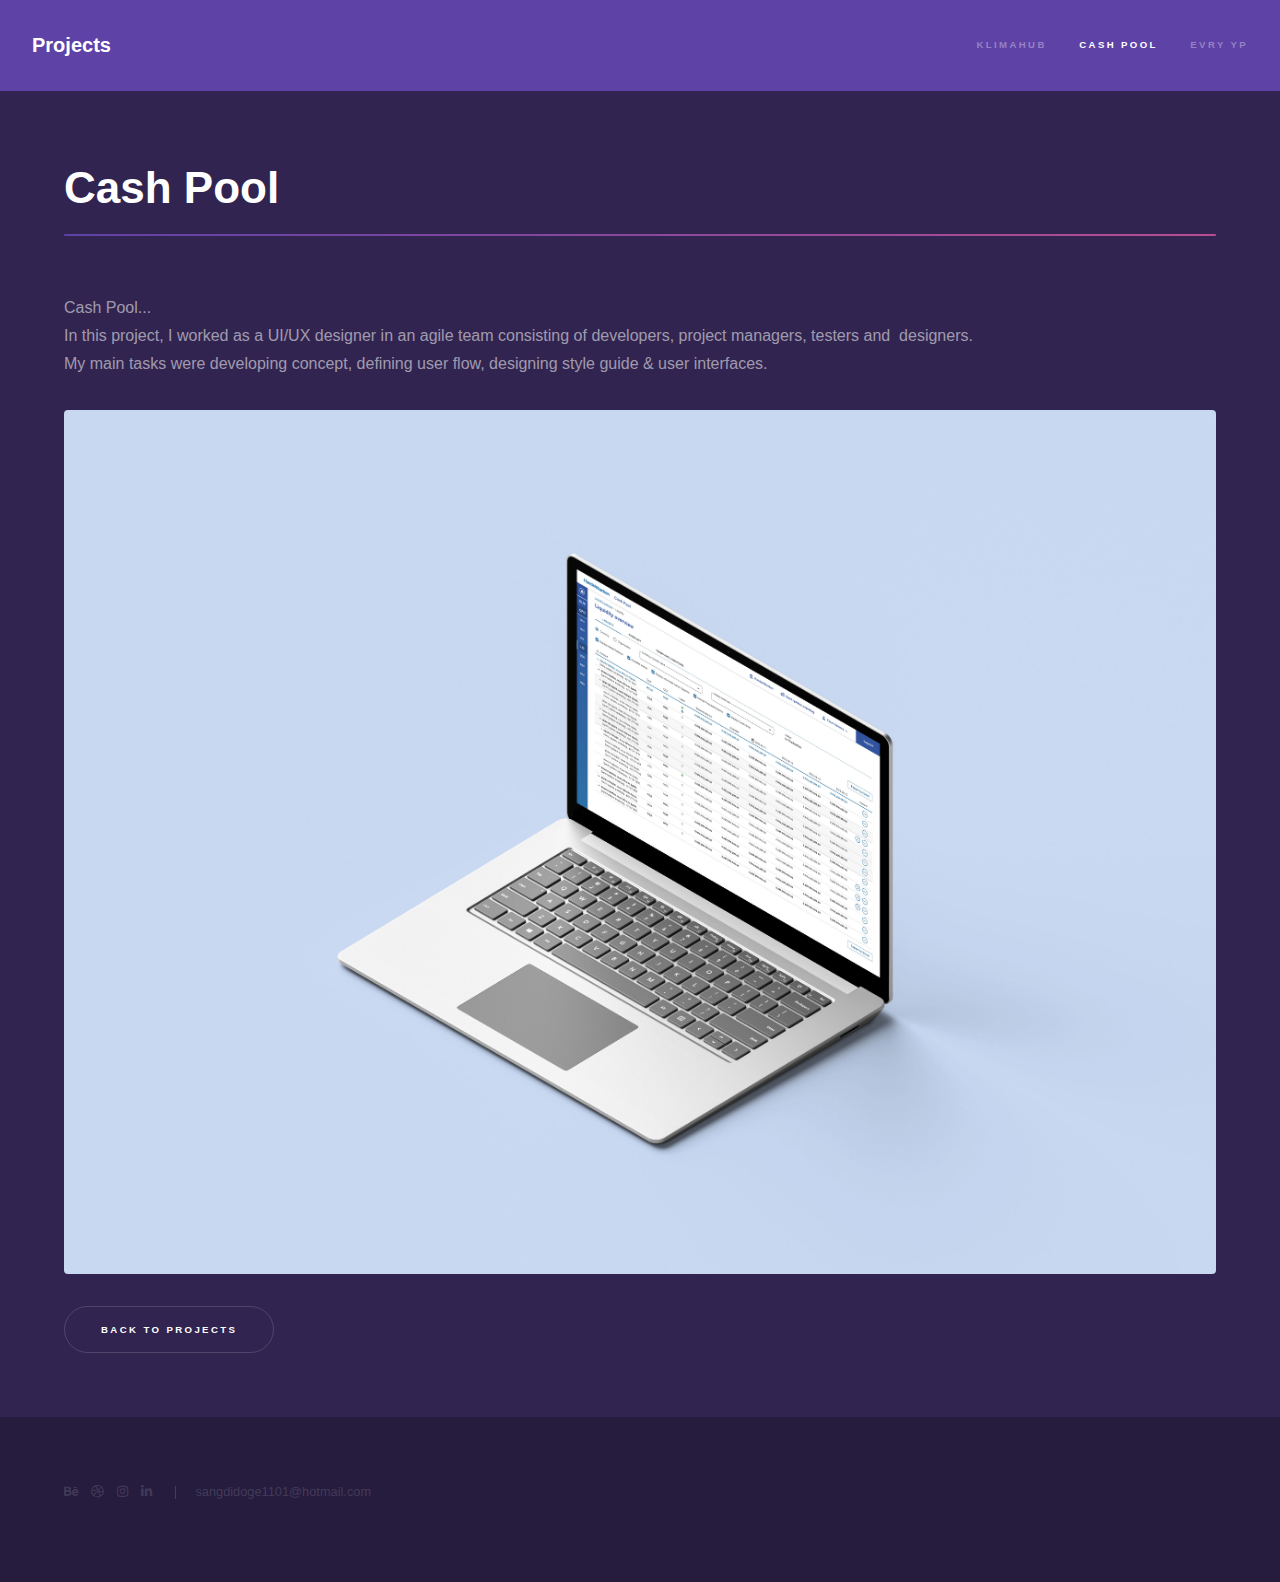
==== commit a8556ab0: "1" ====
--- a/Cashpool.html
+++ b/Cashpool.html
@@ -20,7 +20,7 @@
 				<nav>
 					<ul>
 						<li><a href="klimahub.html" >Klimahub</a></li>
-						<li><a href="cashpool.html" class="active">Cash Pool</a></li>
+						<li><a href="Cashpool.html" class="active">Cash Pool</a></li>
 						<li><a href="Evry prof.html">Evry YP</a></li>
 					</ul>
 				</nav>
@@ -37,9 +37,8 @@
 							<p>Cash Pool...
 								<br />In this project, I worked as a UI/UX designer in an agile team consisting of developers, project managers, testers and  designers.
 								<br />My main tasks were developing concept, defining user flow, designing style guide & user interfaces.</p>
-							<p><a href="https://www.klimahub.no/" class="button primary">Visit the website</a><p>
-							<p>Customer: Fjordkraft</p>
-							<span class="image fit"><img src="images/Cashpool-cover.jpg" alt="cash pool cover image" /></span>
+
+							<span class="image fit"><img src="images/cashpool-cover-1.jpg" alt="cash pool cover image" /></span>
 
 							<span class="image fit"><a href="index.html#one" class="button">Back to projects</a></span>
 						</div>
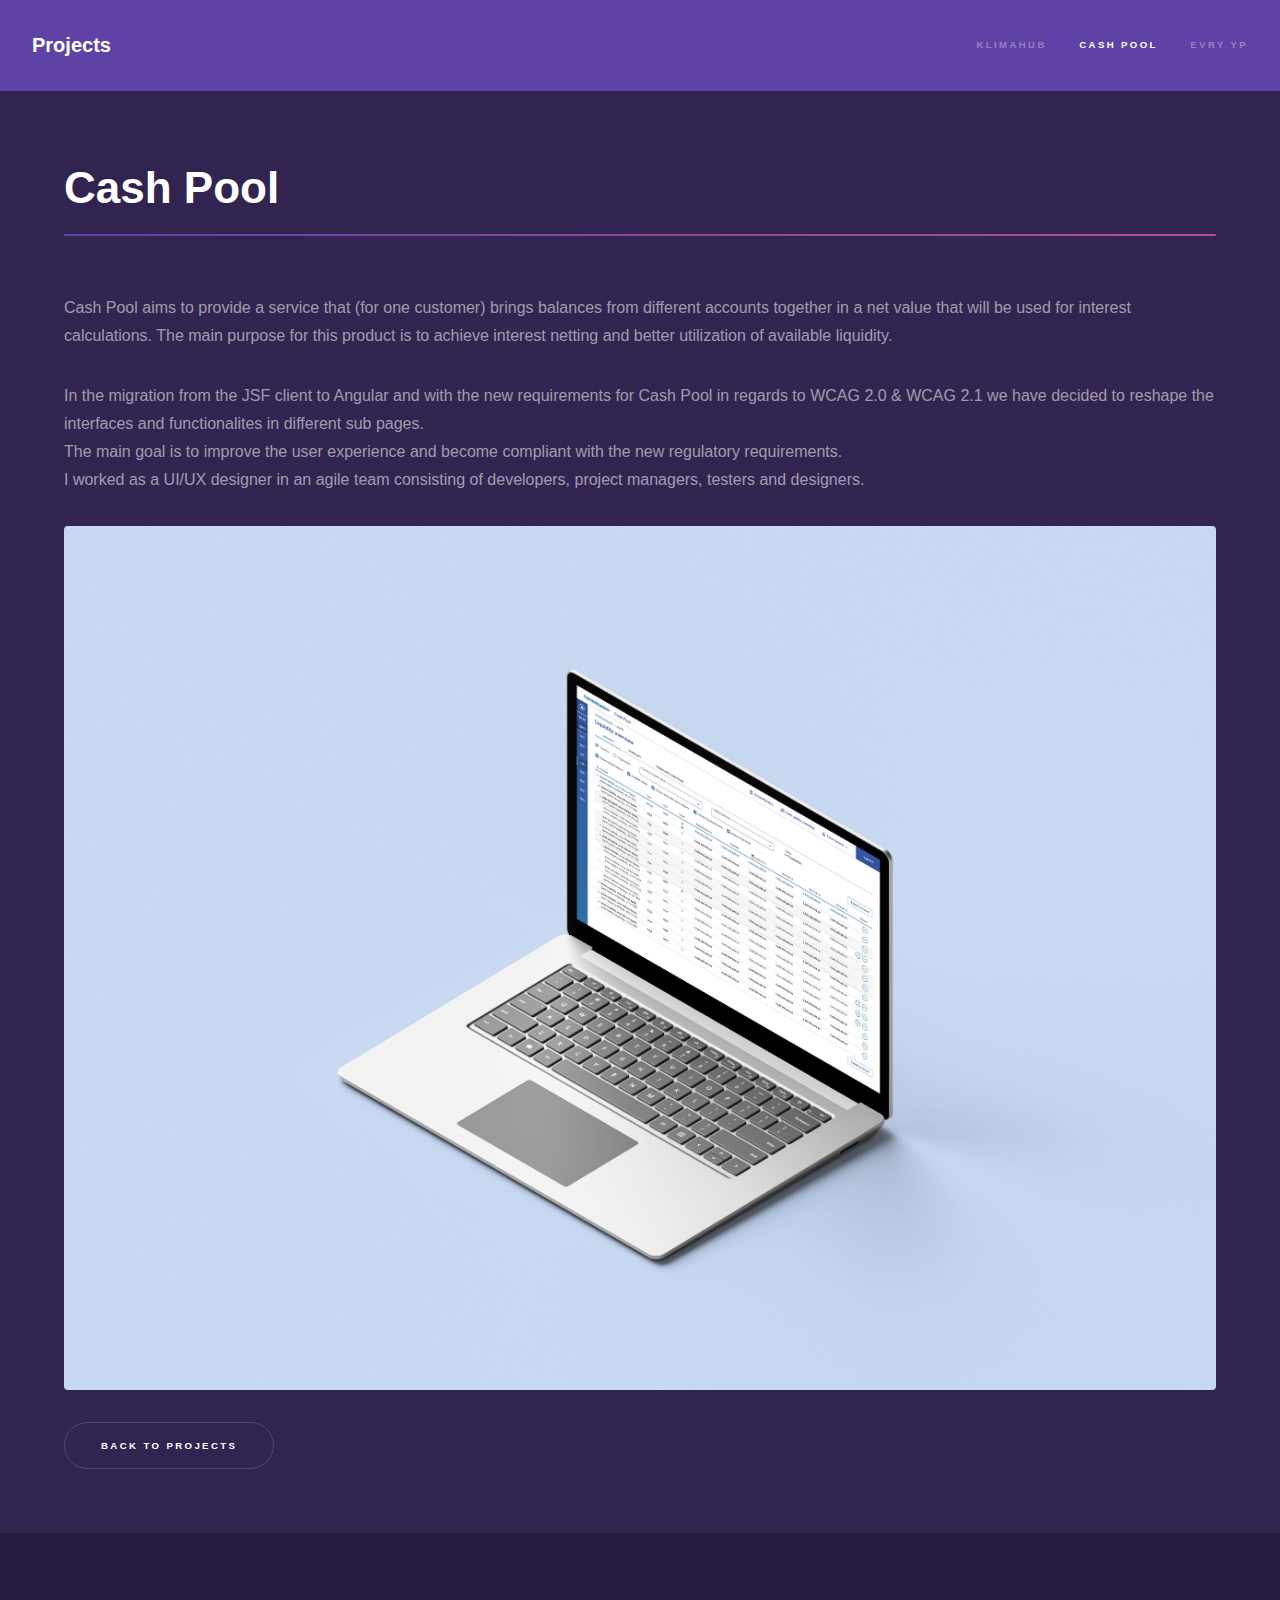
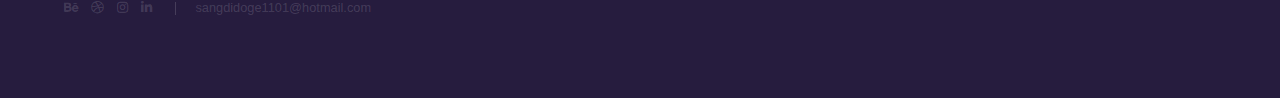
==== commit 37cbd208: "Update Cashpool.html" ====
--- a/Cashpool.html
+++ b/Cashpool.html
@@ -34,9 +34,11 @@
 						<div class="inner">
 							<h1 class="major">Cash Pool</h1>
 
-							<p>Cash Pool...
-								<br />In this project, I worked as a UI/UX designer in an agile team consisting of developers, project managers, testers and  designers.
-								<br />My main tasks were developing concept, defining user flow, designing style guide & user interfaces.</p>
+							<p>Cash Pool aims to provide a service that (for one customer) brings balances from different accounts together in a net value that will be used for interest calculations.
+								The main purpose for this product is to achieve interest netting and better utilization of available liquidity. </p>
+              <p>In the migration from the JSF client to Angular and with the new requirements for Cash Pool in regards to WCAG 2.0 & WCAG 2.1 we have decided to reshape the interfaces and functionalites in different sub pages.
+								<br />The main goal is to improve the user experience and become compliant with the new regulatory requirements.
+								<br />I worked as a UI/UX designer in an agile team consisting of developers, project managers, testers and designers.</p>
 
 							<span class="image fit"><img src="images/cashpool-cover-1.jpg" alt="cash pool cover image" /></span>
 
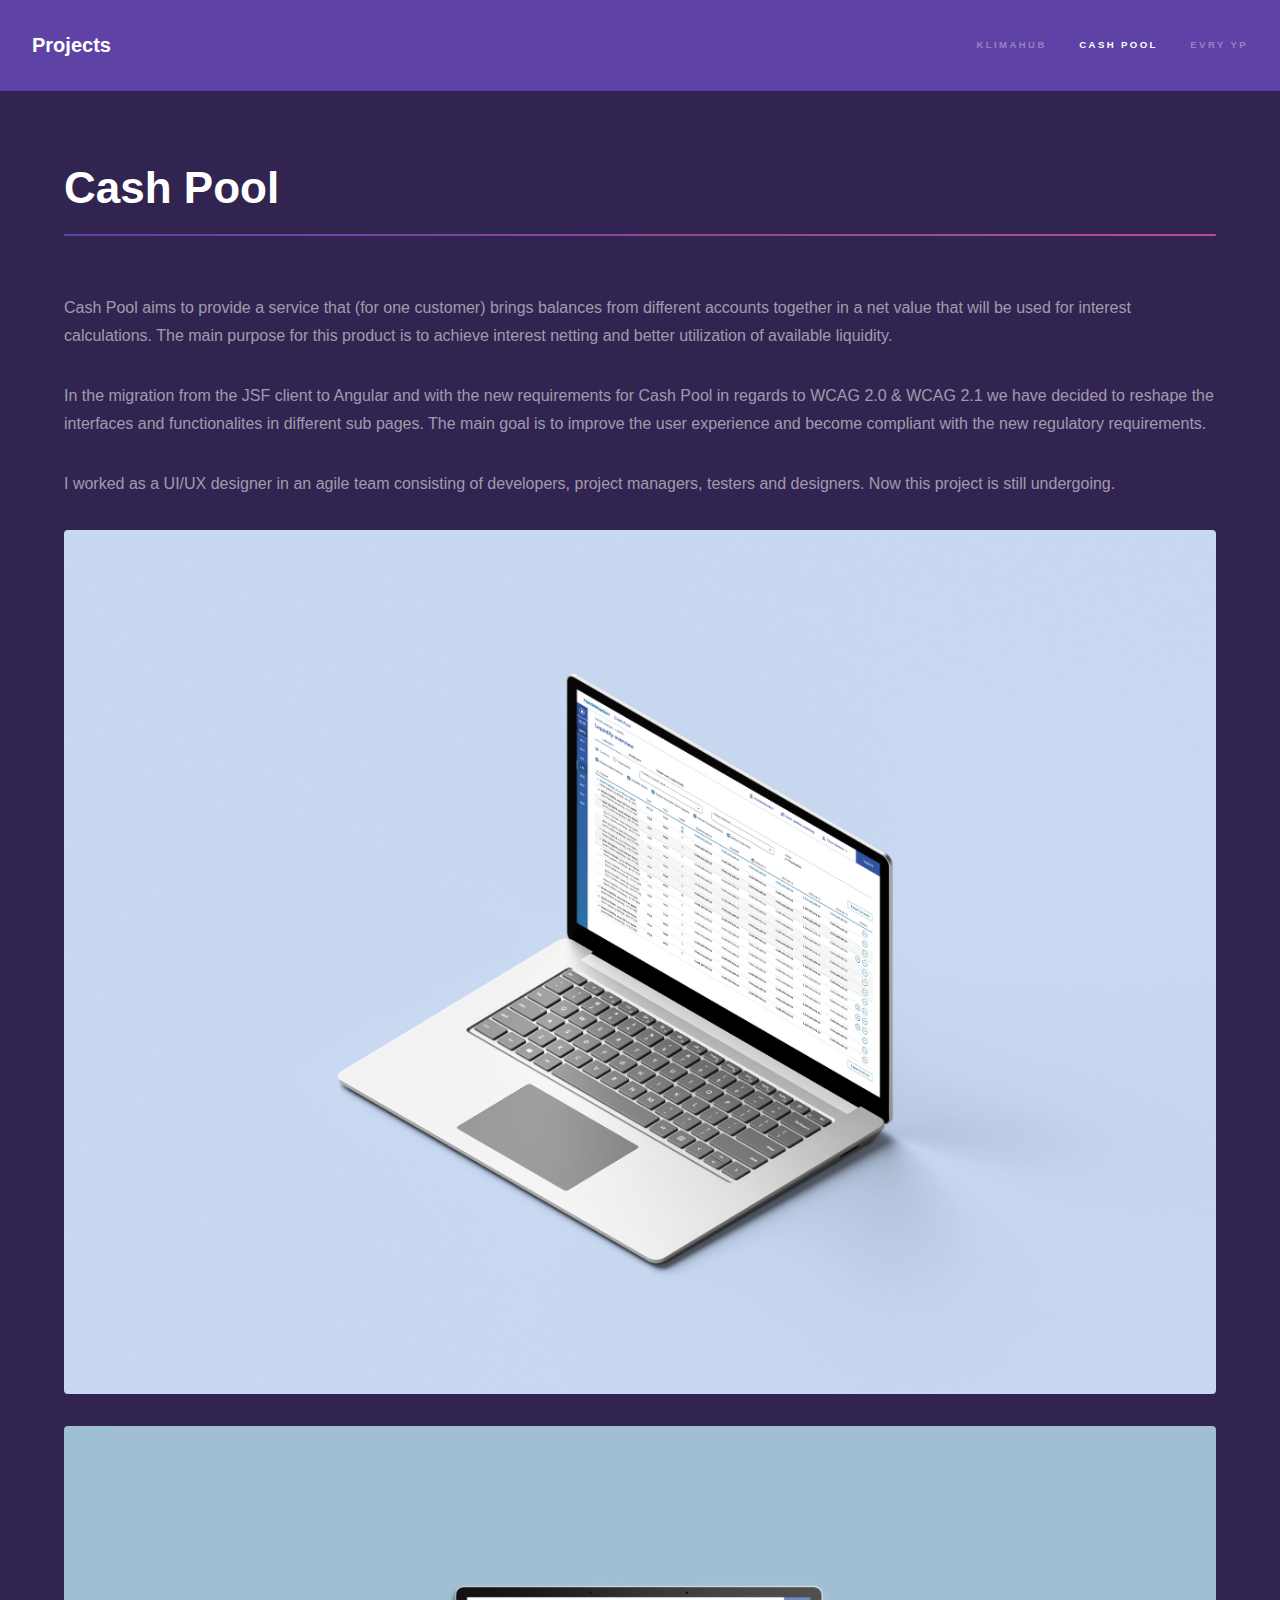
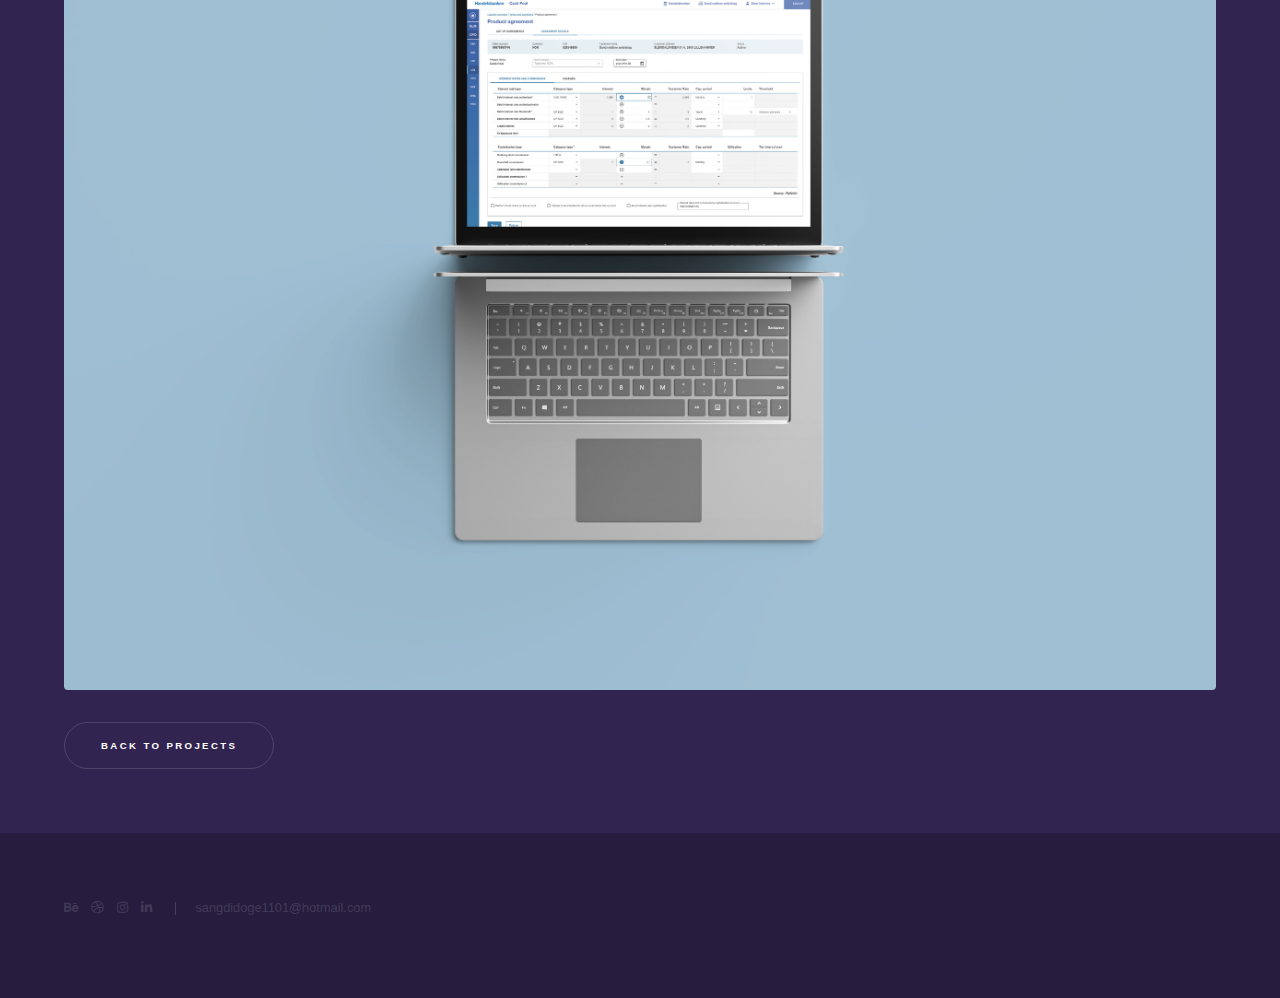
==== commit 2e49aa7a: "0" ====
--- a/Cashpool.html
+++ b/Cashpool.html
@@ -37,10 +37,11 @@
 							<p>Cash Pool aims to provide a service that (for one customer) brings balances from different accounts together in a net value that will be used for interest calculations.
 								The main purpose for this product is to achieve interest netting and better utilization of available liquidity. </p>
               <p>In the migration from the JSF client to Angular and with the new requirements for Cash Pool in regards to WCAG 2.0 & WCAG 2.1 we have decided to reshape the interfaces and functionalites in different sub pages.
-								<br />The main goal is to improve the user experience and become compliant with the new regulatory requirements.
-								<br />I worked as a UI/UX designer in an agile team consisting of developers, project managers, testers and designers.</p>
+								The main goal is to improve the user experience and become compliant with the new regulatory requirements.</p>
+								<p>I worked as a UI/UX designer in an agile team consisting of developers, project managers, testers and designers. Now this project is still undergoing.</p>
 
 							<span class="image fit"><img src="images/cashpool-cover-1.jpg" alt="cash pool cover image" /></span>
+							<span class="image fit"><img src="images/Cashpool-cover.jpg" alt="cash pool cover image" /></span>
 
 							<span class="image fit"><a href="index.html#one" class="button">Back to projects</a></span>
 						</div>
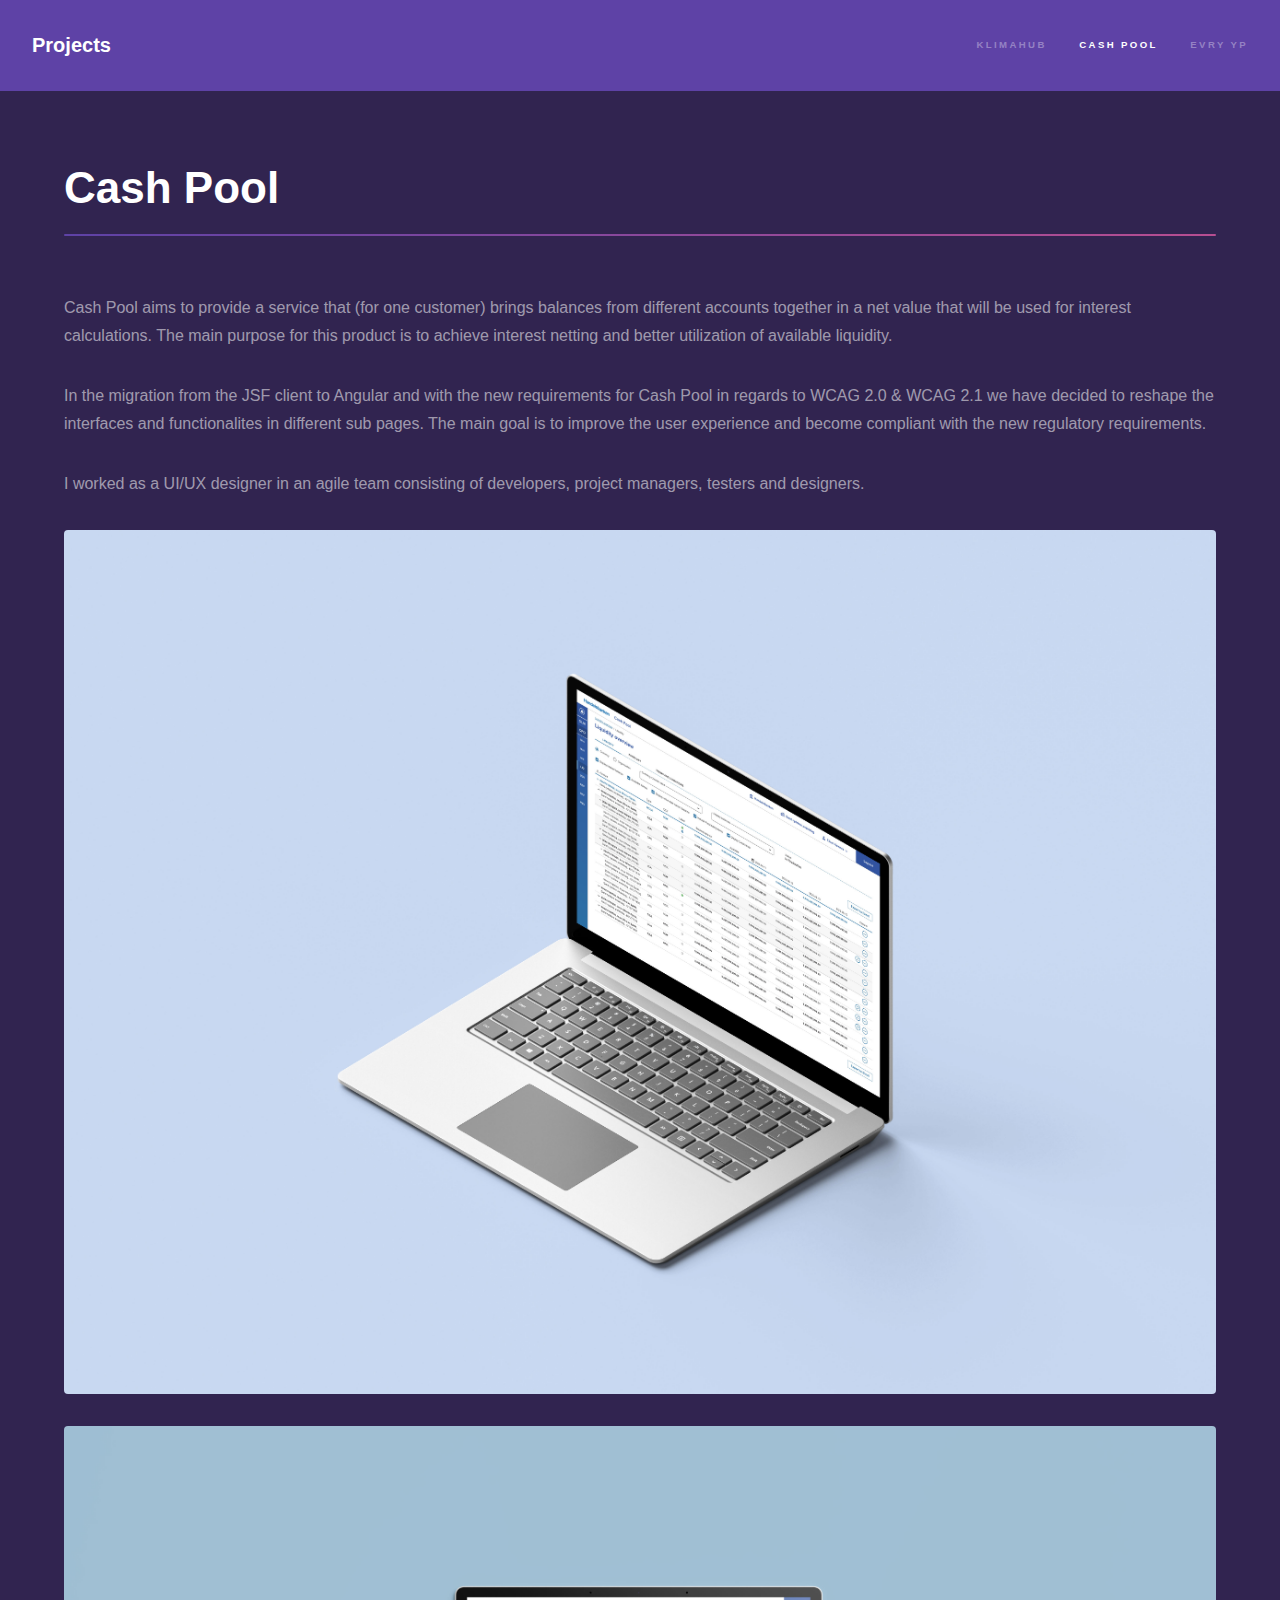
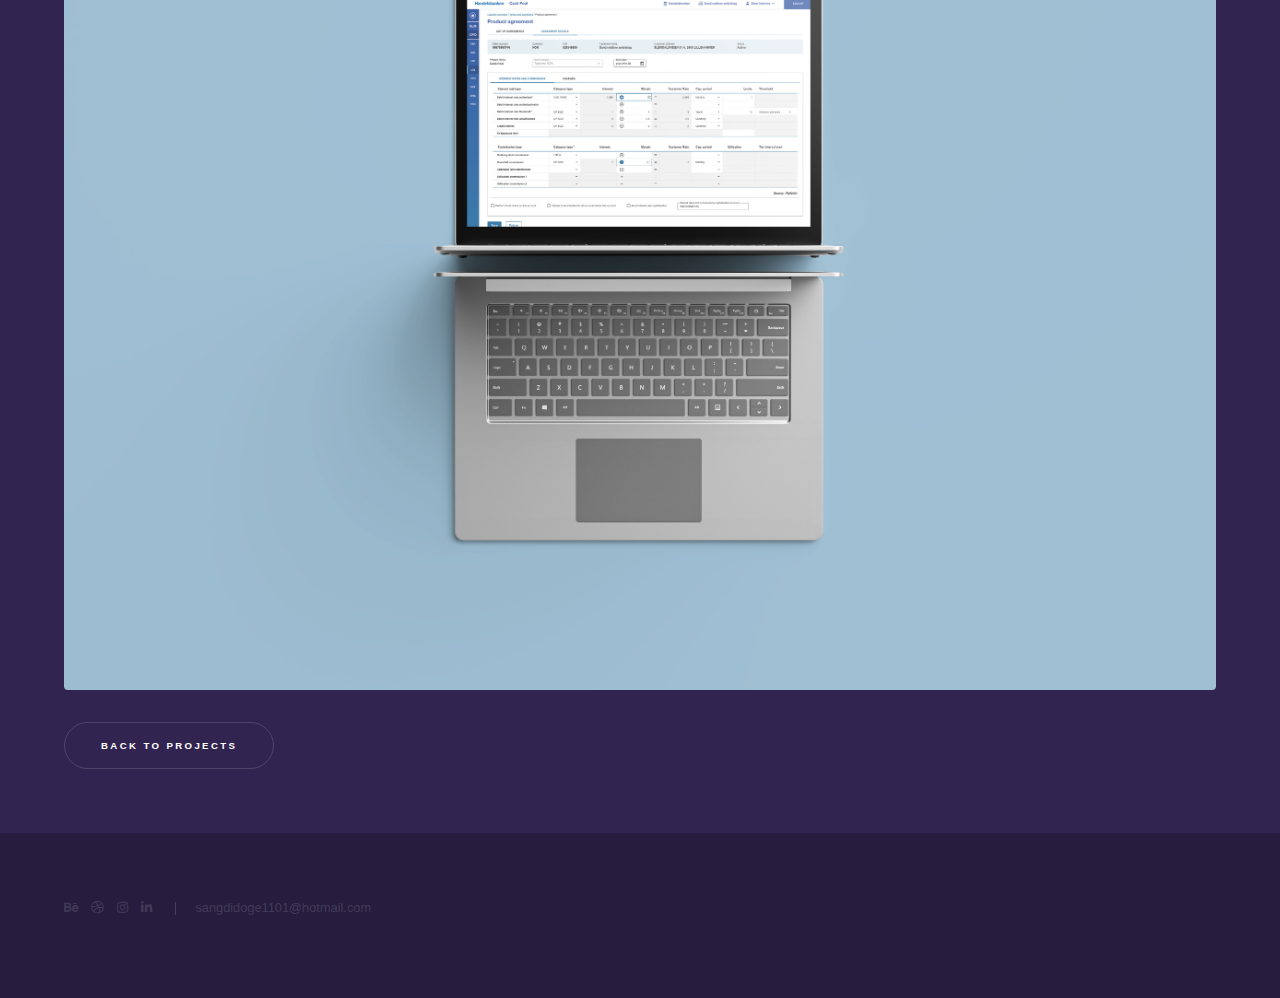
==== commit a83df643: "Update Cashpool.html" ====
--- a/Cashpool.html
+++ b/Cashpool.html
@@ -38,7 +38,7 @@
 								The main purpose for this product is to achieve interest netting and better utilization of available liquidity. </p>
               <p>In the migration from the JSF client to Angular and with the new requirements for Cash Pool in regards to WCAG 2.0 & WCAG 2.1 we have decided to reshape the interfaces and functionalites in different sub pages.
 								The main goal is to improve the user experience and become compliant with the new regulatory requirements.</p>
-								<p>I worked as a UI/UX designer in an agile team consisting of developers, project managers, testers and designers. Now this project is still undergoing.</p>
+								<p>I worked as a UI/UX designer in an agile team consisting of developers, project managers, testers and designers.</p>
 
 							<span class="image fit"><img src="images/cashpool-cover-1.jpg" alt="cash pool cover image" /></span>
 							<span class="image fit"><img src="images/Cashpool-cover.jpg" alt="cash pool cover image" /></span>
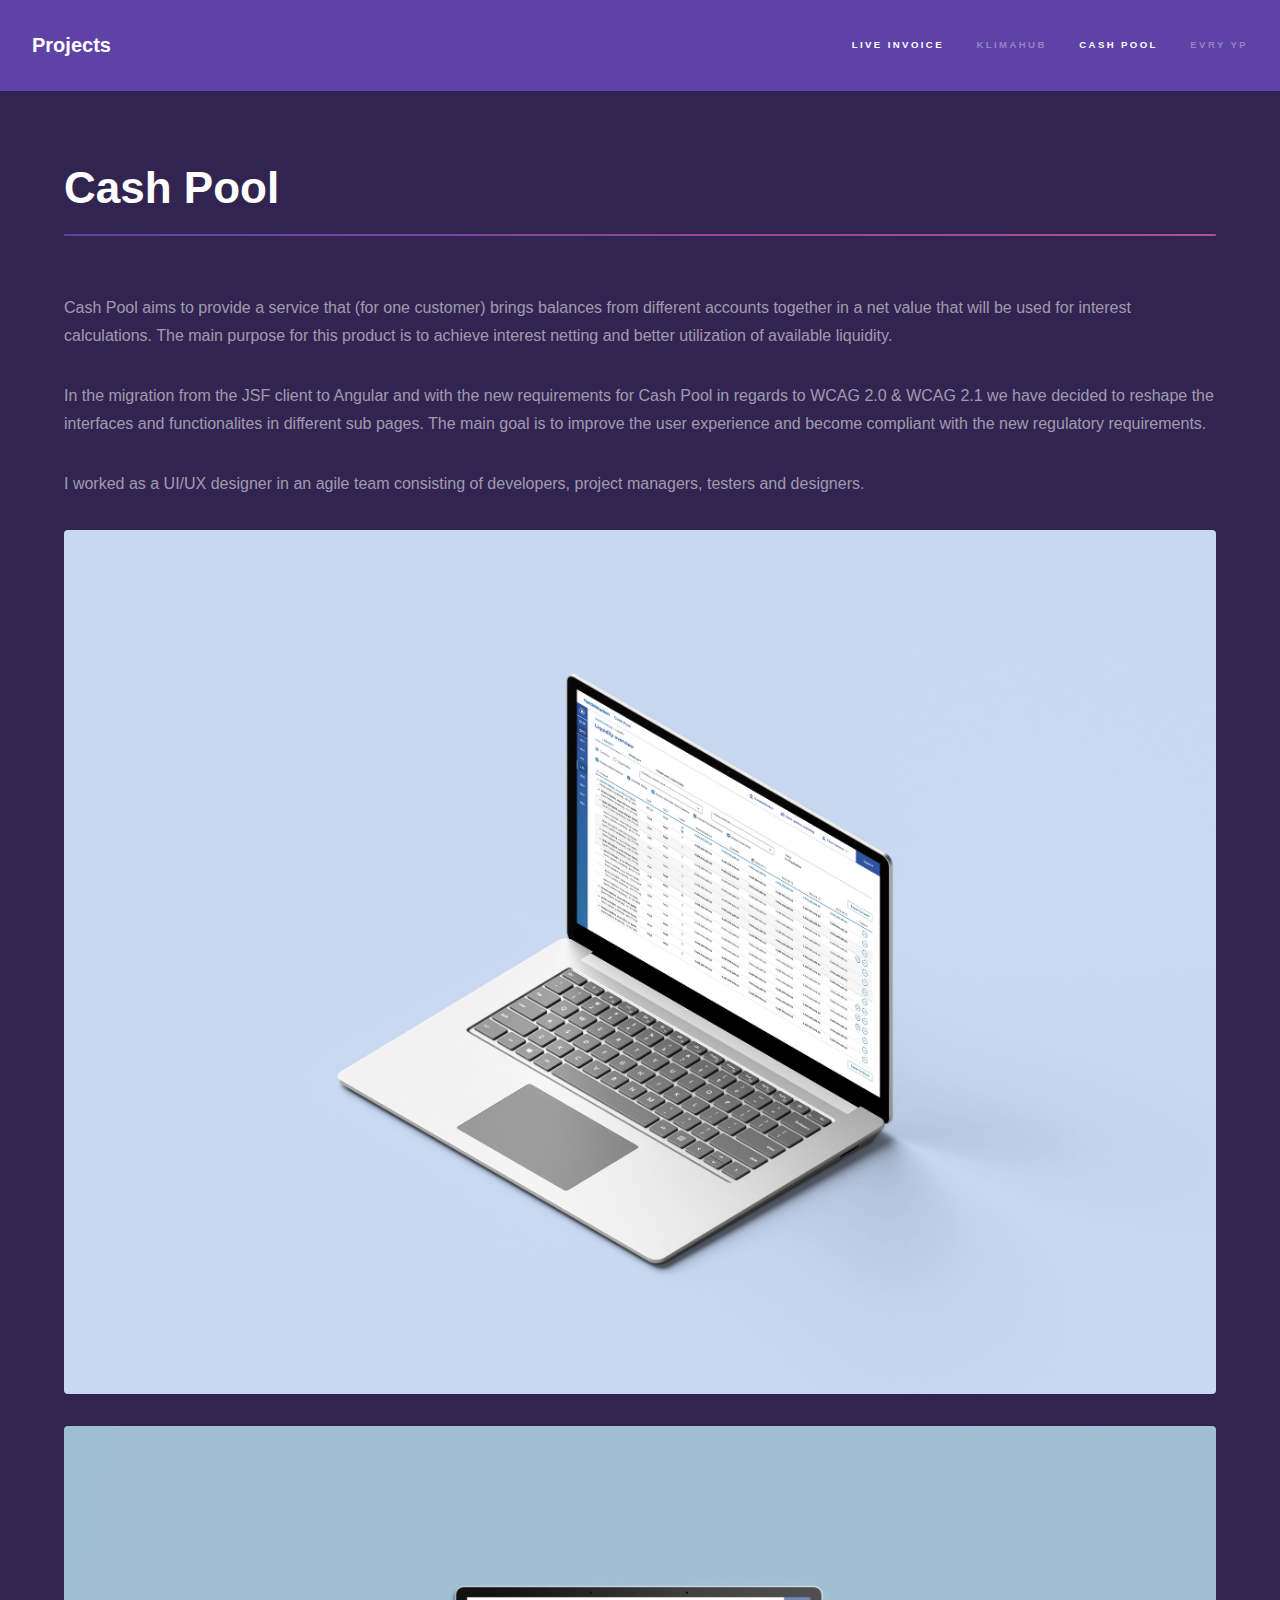
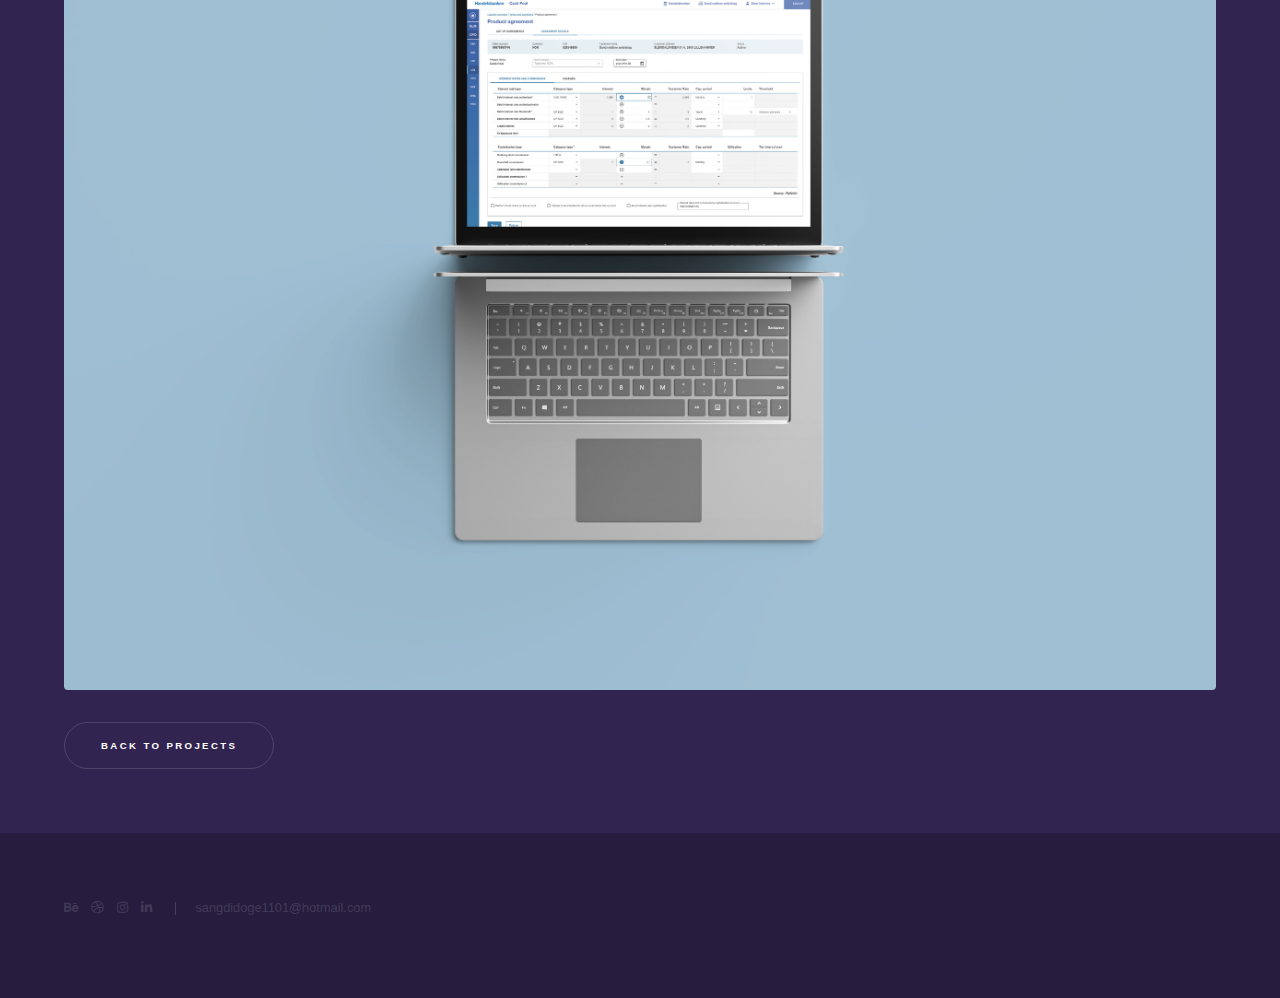
==== commit c77c1439: "Update Cashpool.html" ====
--- a/Cashpool.html
+++ b/Cashpool.html
@@ -19,6 +19,7 @@
 				<a href="index.html#one" class="title">Projects</a>
 				<nav>
 					<ul>
+						<li><a href="liveInvoice.html" class="active">Live Invoice</a></li>
 						<li><a href="klimahub.html" >Klimahub</a></li>
 						<li><a href="Cashpool.html" class="active">Cash Pool</a></li>
 						<li><a href="Evry prof.html">Evry YP</a></li>
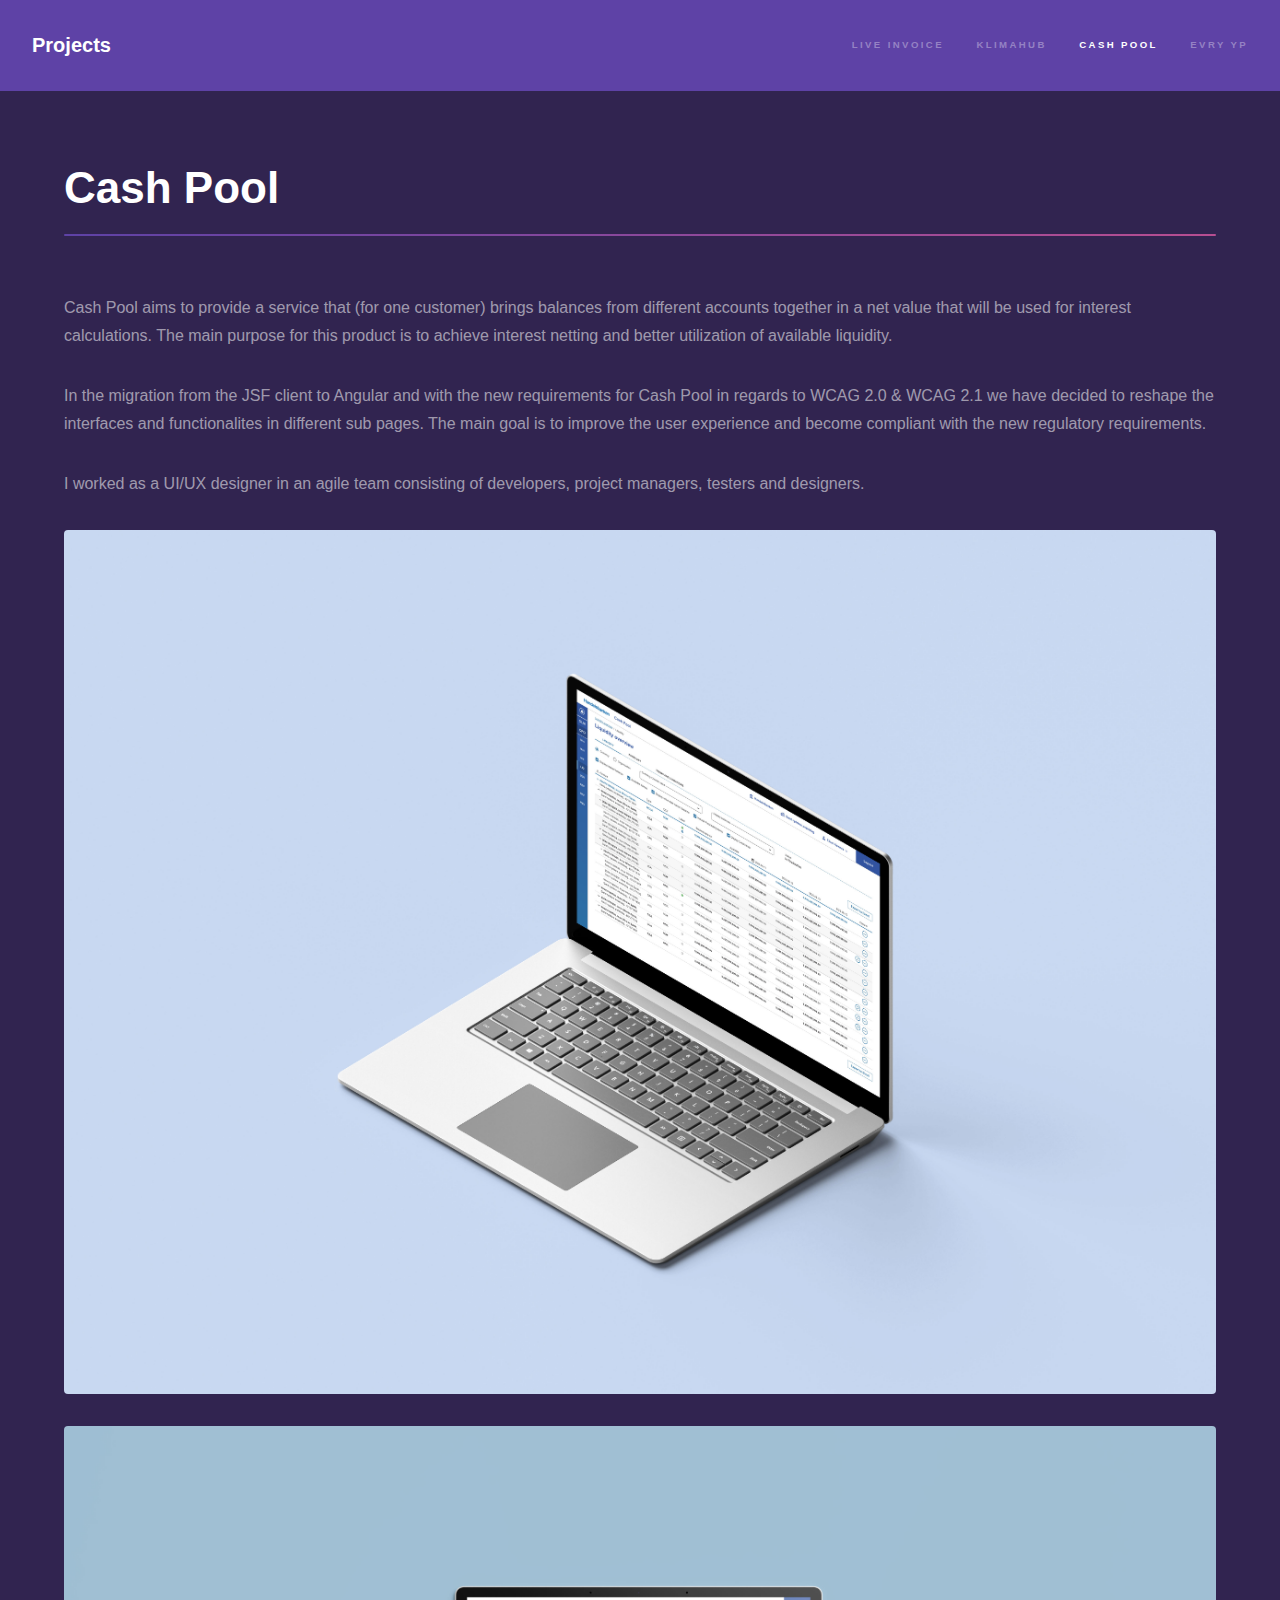
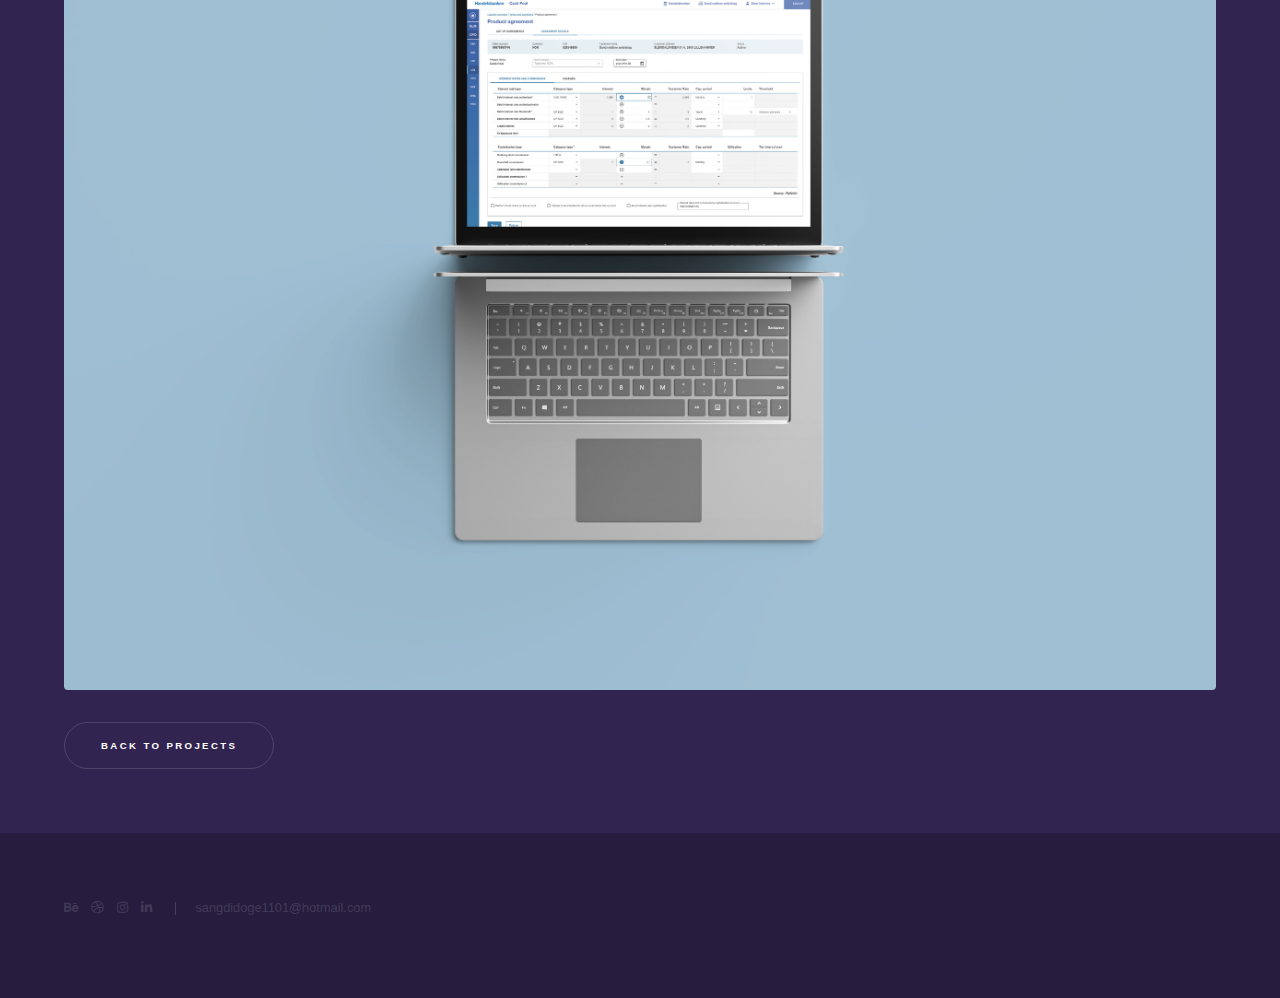
==== commit 7d250d4d: "Update Cashpool.html" ====
--- a/Cashpool.html
+++ b/Cashpool.html
@@ -19,7 +19,7 @@
 				<a href="index.html#one" class="title">Projects</a>
 				<nav>
 					<ul>
-						<li><a href="liveInvoice.html" class="active">Live Invoice</a></li>
+						<li><a href="liveInvoice.html">Live Invoice</a></li>
 						<li><a href="klimahub.html" >Klimahub</a></li>
 						<li><a href="Cashpool.html" class="active">Cash Pool</a></li>
 						<li><a href="Evry prof.html">Evry YP</a></li>
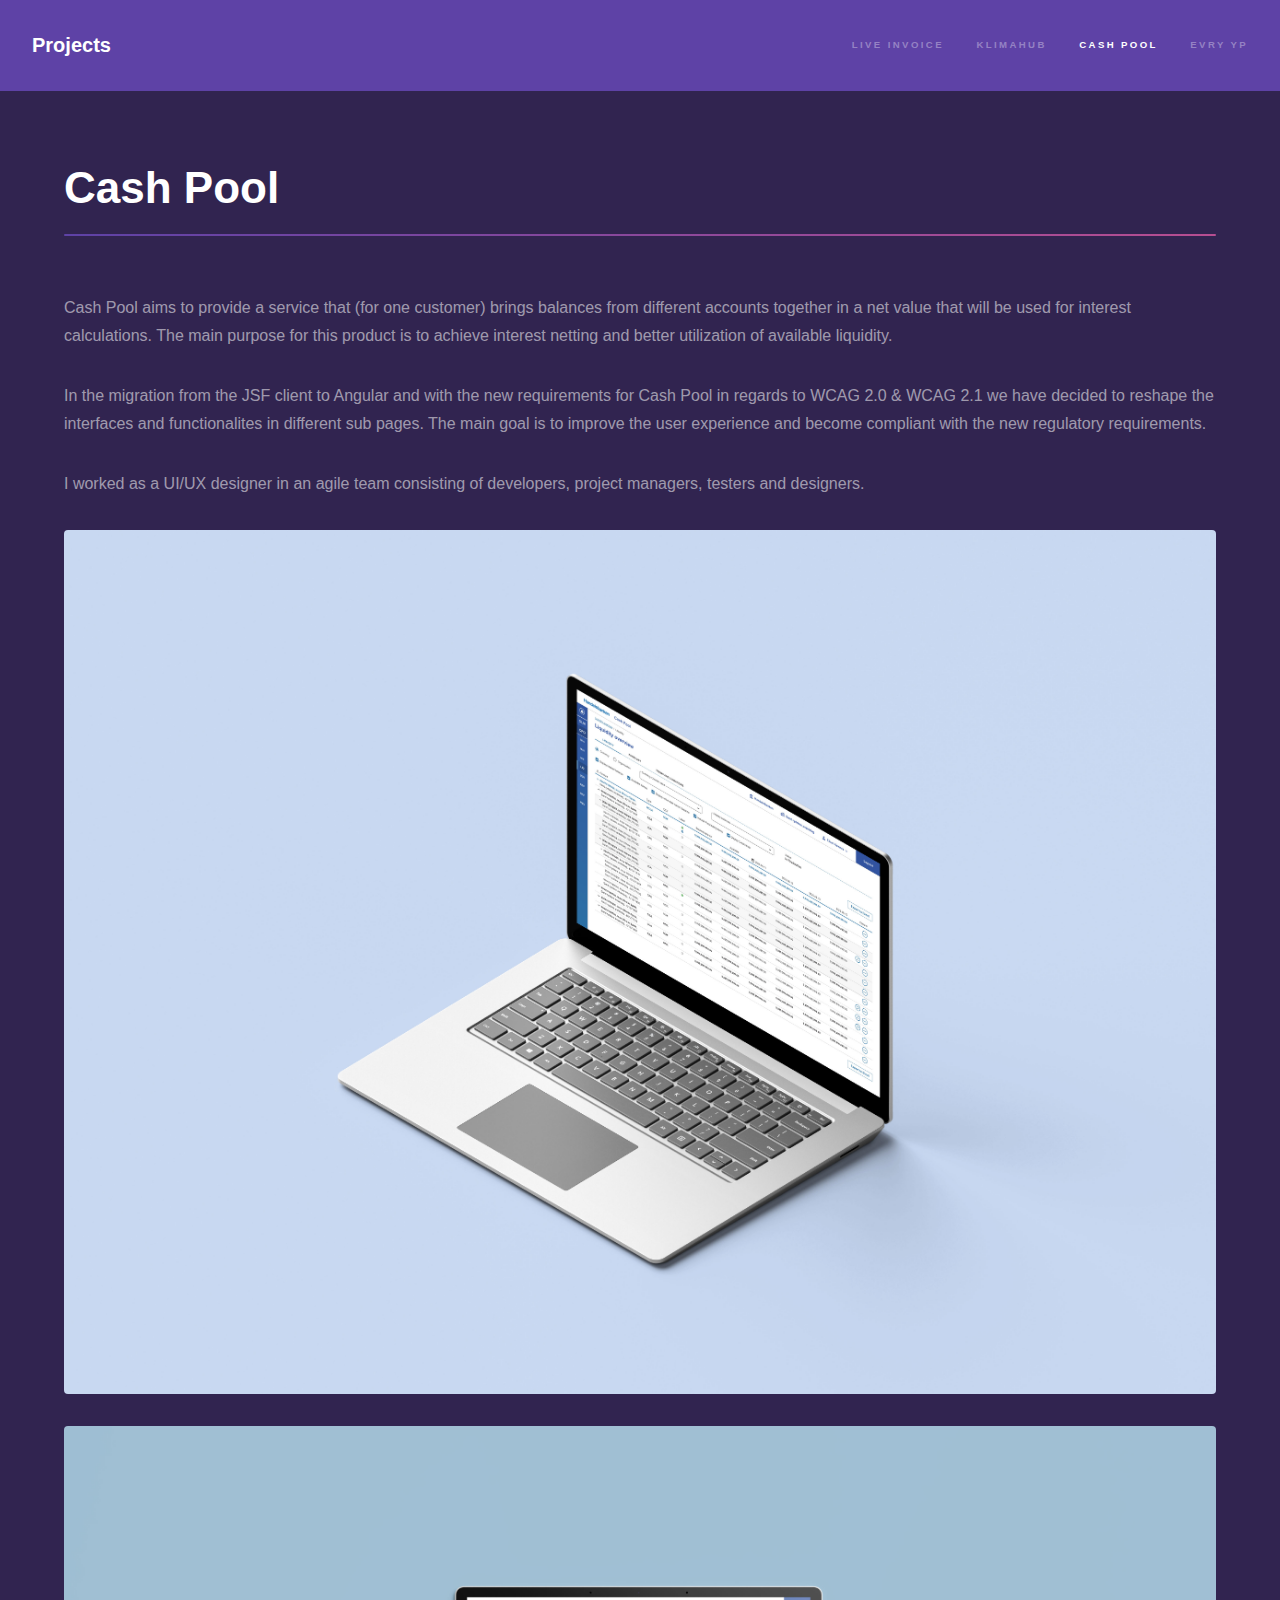
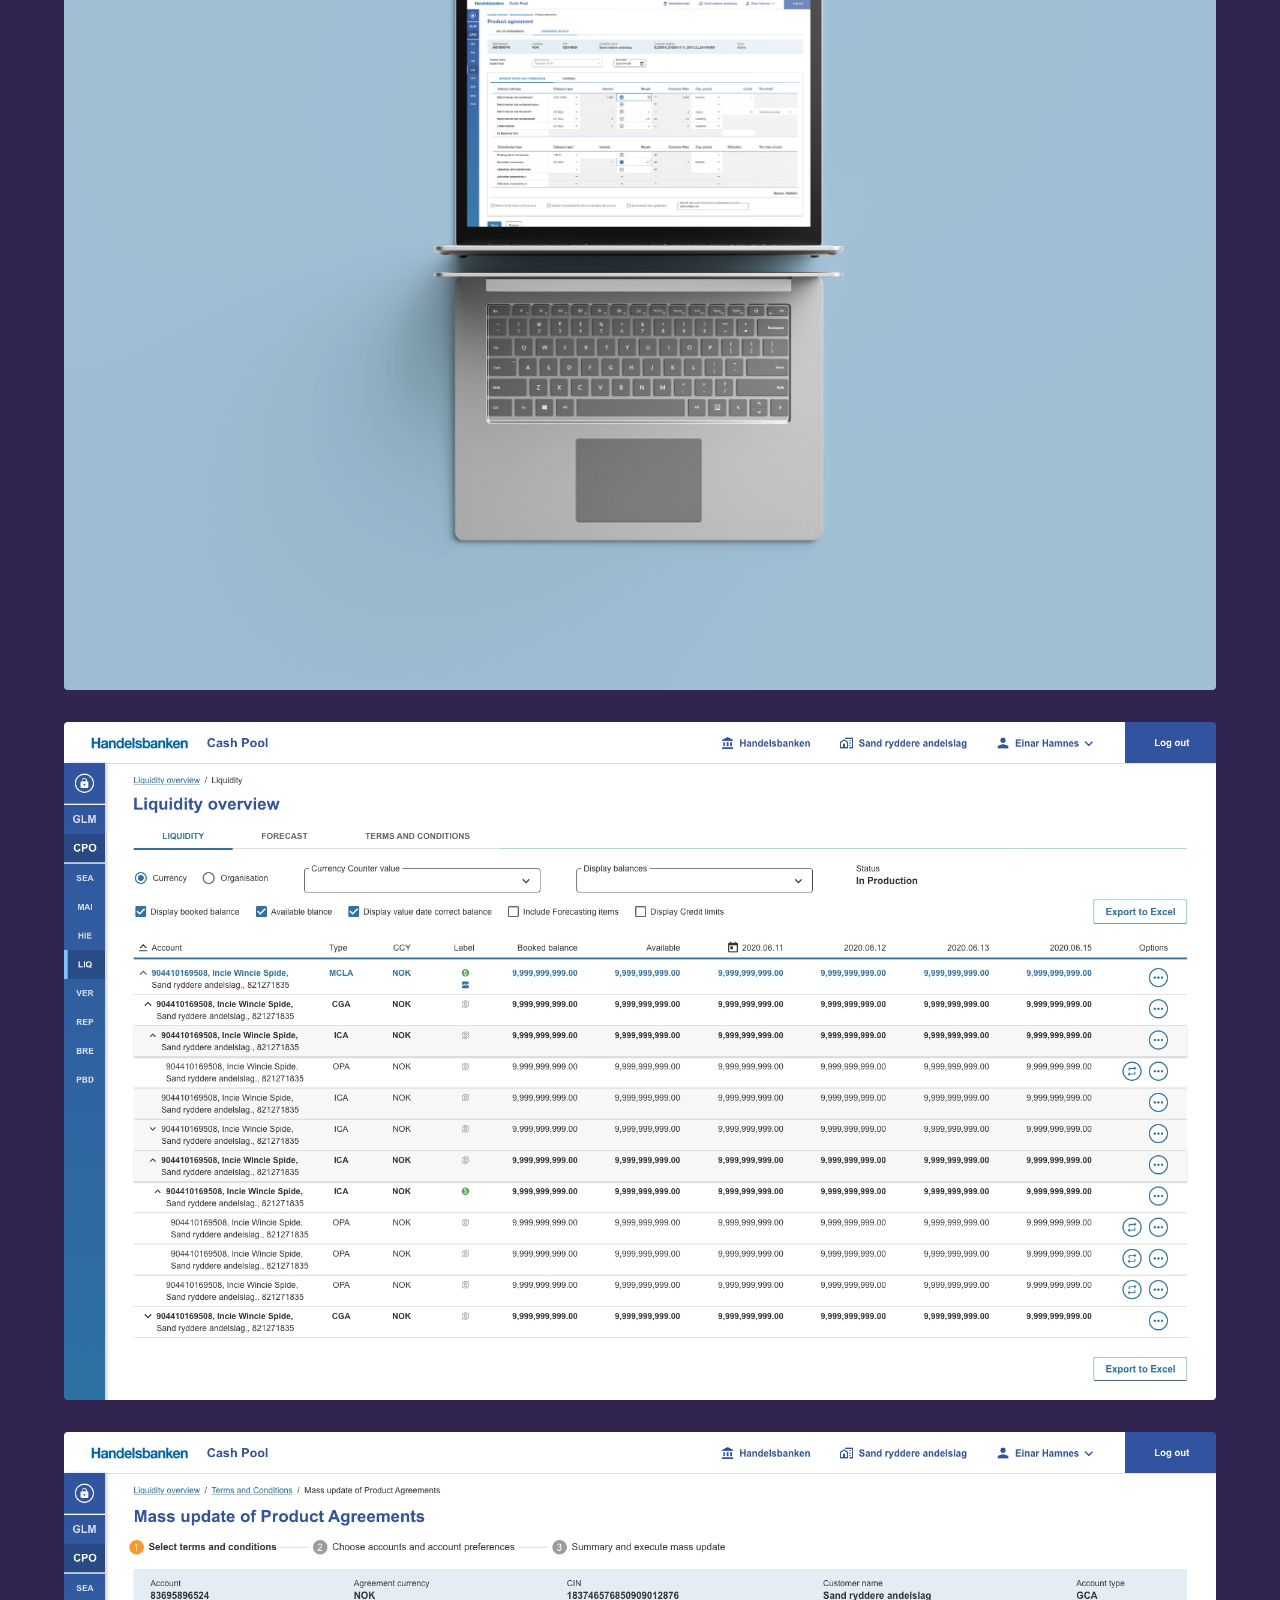
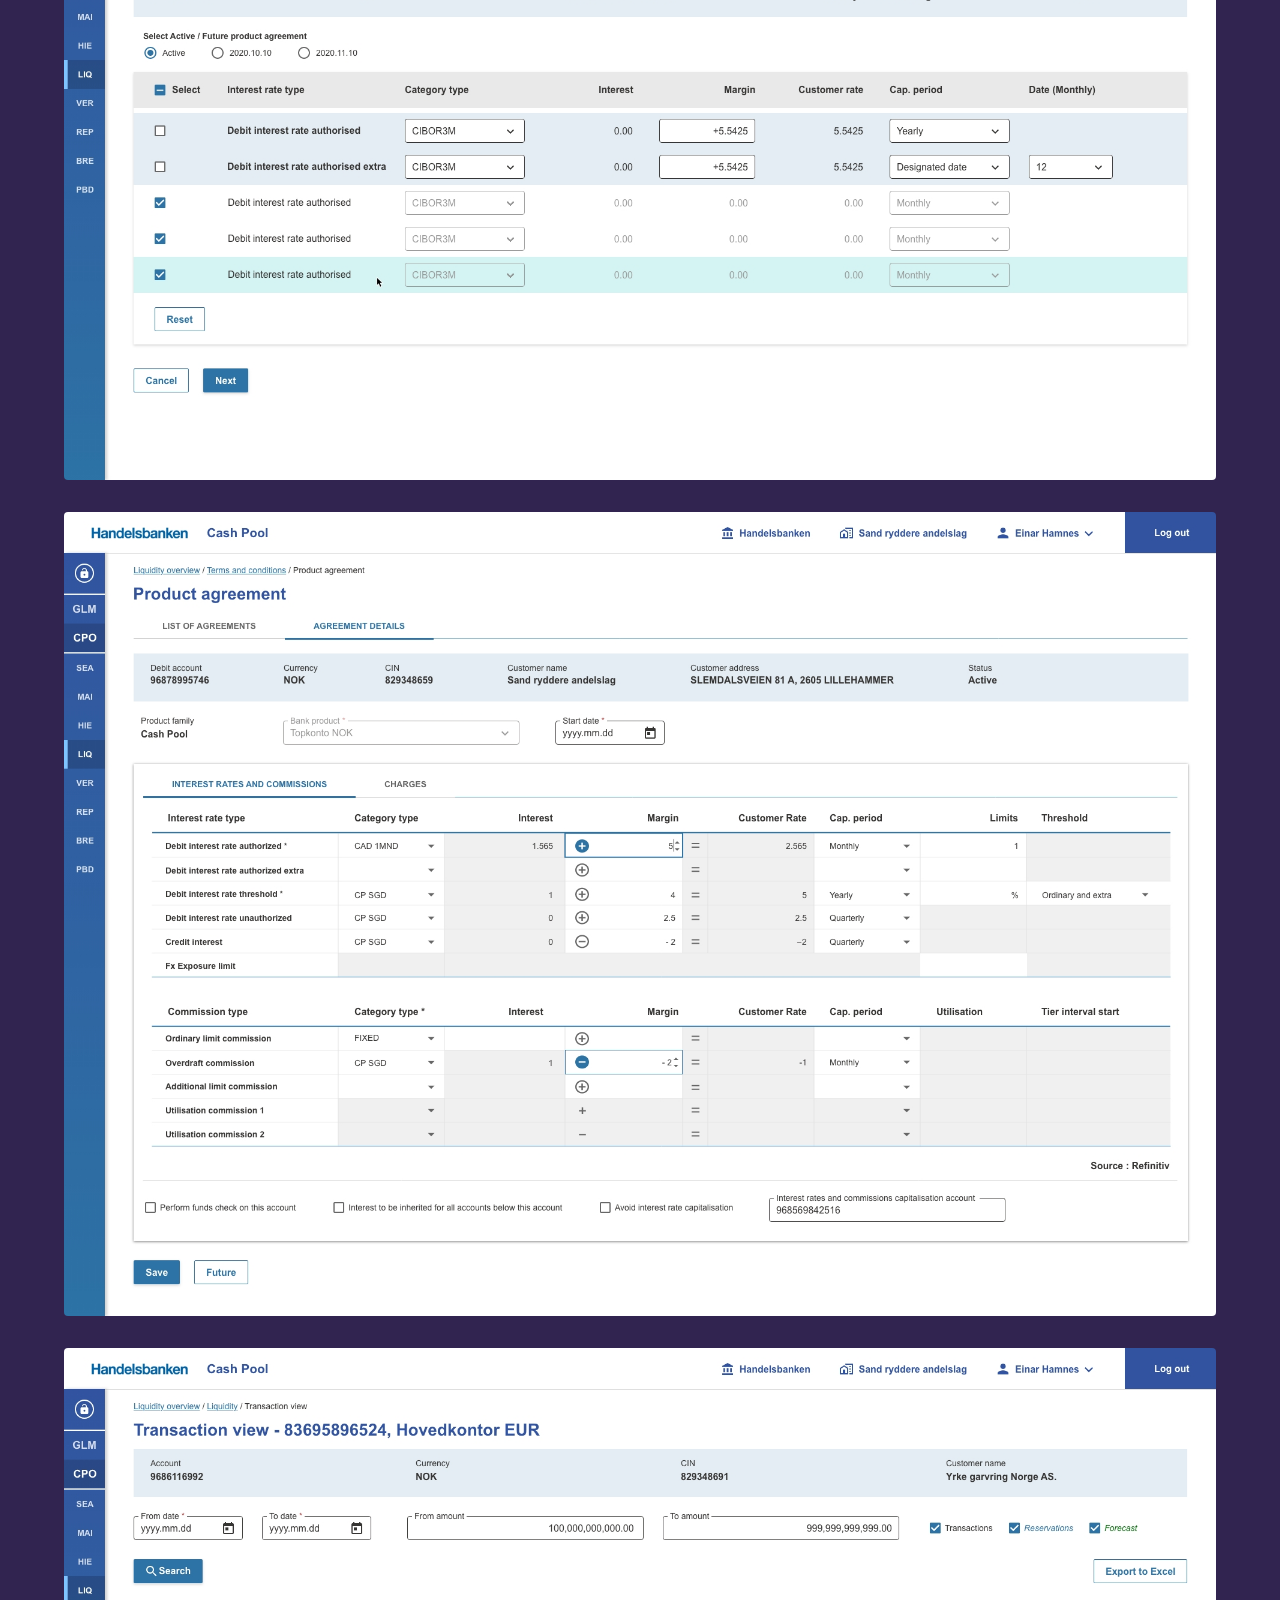
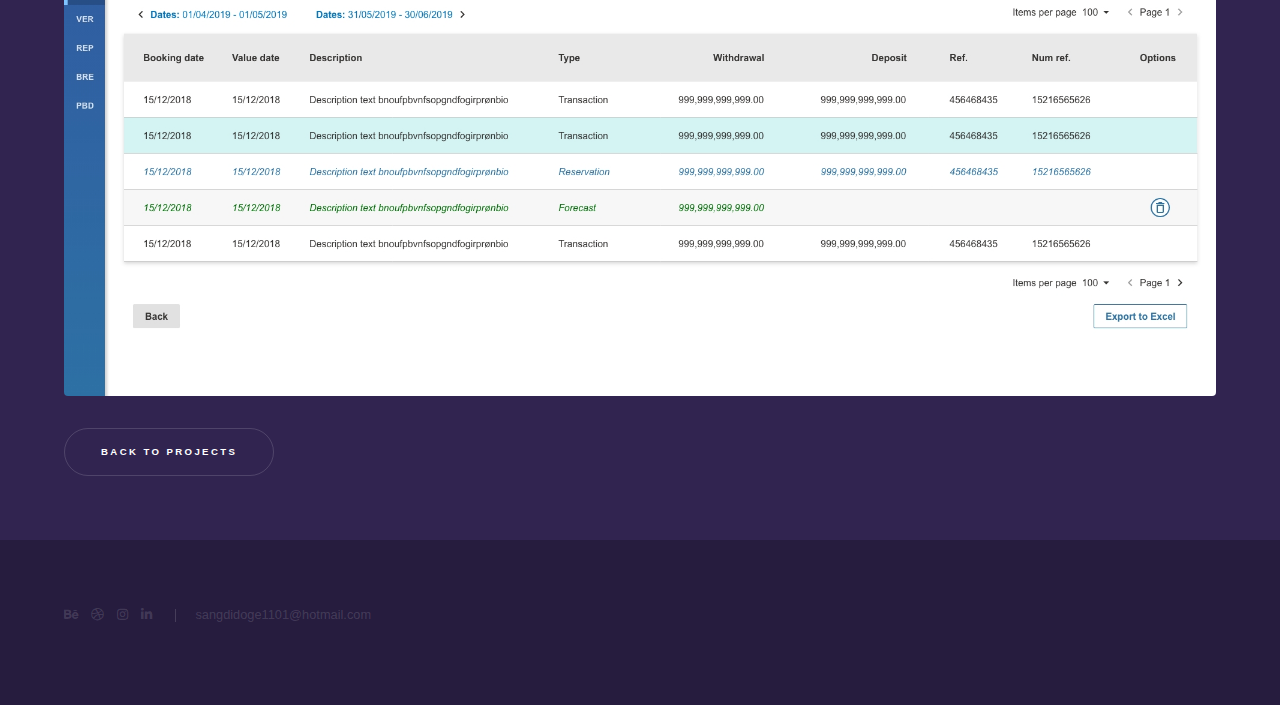
==== commit 49a9d1d3: "Update Cashpool.html" ====
--- a/Cashpool.html
+++ b/Cashpool.html
@@ -41,8 +41,12 @@
 								The main goal is to improve the user experience and become compliant with the new regulatory requirements.</p>
 								<p>I worked as a UI/UX designer in an agile team consisting of developers, project managers, testers and designers.</p>
 
-							<span class="image fit"><img src="images/cashpool-cover-1.jpg" alt="cash pool cover image" /></span>
-							<span class="image fit"><img src="images/Cashpool-cover.jpg" alt="cash pool cover image" /></span>
+							<span class="image fit"><img src="images/cashpool-cover-1.jpg" alt="cash pool cover image1" /></span>
+							<span class="image fit"><img src="images/Cashpool-cover.jpg" alt="cash pool cover image2" /></span>
+							<span class="image fit"><img src="images/Cash-Liquidity.jpg" alt="liquidity image" /></span>
+							<span class="image fit"><img src="images/Cash-MassUpdate.jpg" alt="messupdate image" /></span>
+							<span class="image fit"><img src="images/Cash-ProductAgreement.jpg" alt="product agreement image" /></span>
+							<span class="image fit"><img src="images/Cash-TransactionView.jpg" alt="transaction view image" /></span>
 
 							<span class="image fit"><a href="index.html#one" class="button">Back to projects</a></span>
 						</div>
